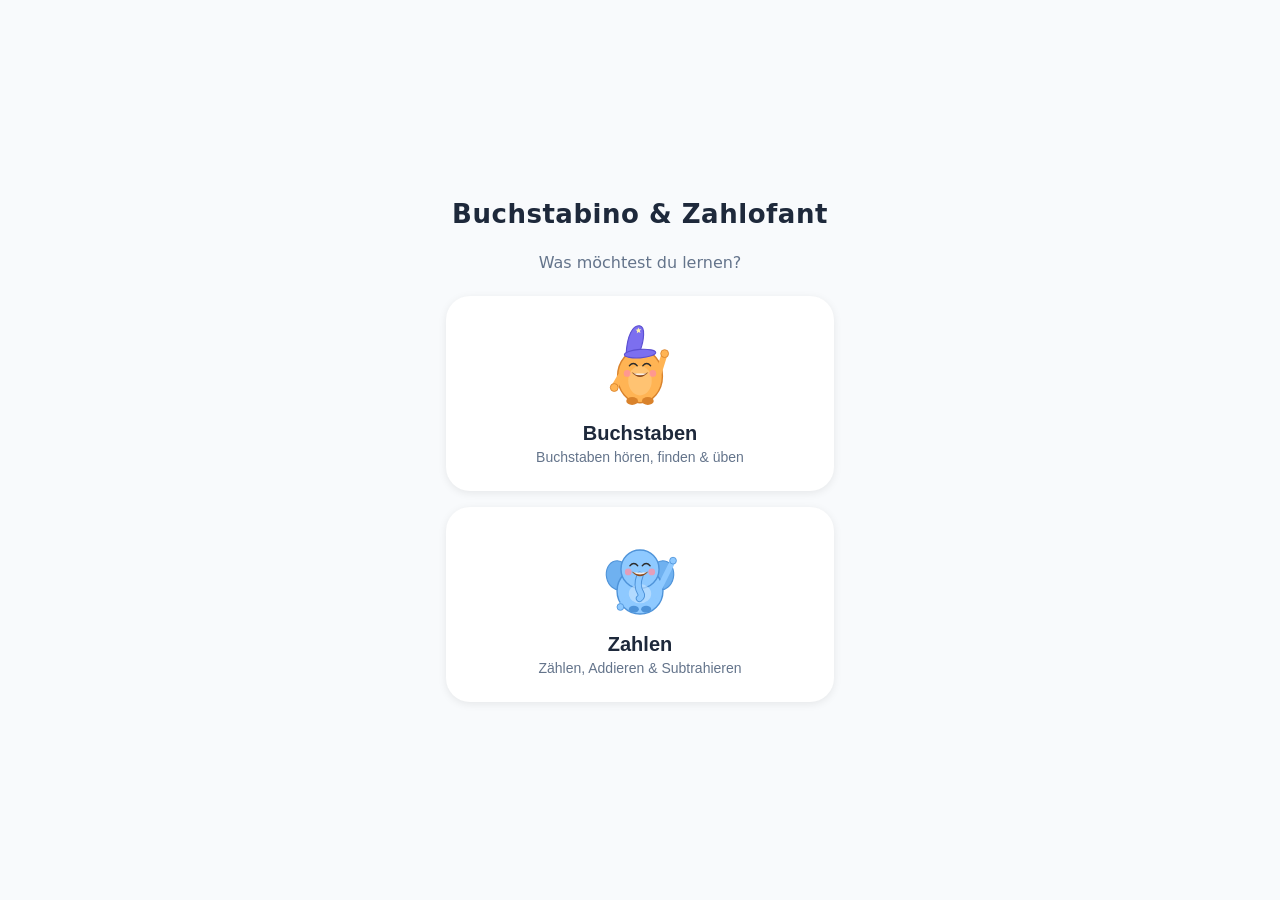
==== index.html @ a5cb2286 "Fix Zurück-Button im Zeichnen-Modus (sprang zur Kategoriewahl statt Buchstaben-Moduswahl) Der Button" ====
<!DOCTYPE html>
<html lang="de">
<head>
  <meta charset="UTF-8">
  <meta name="viewport" content="width=device-width, initial-scale=1.0, maximum-scale=1.0, user-scalable=no">
  <meta name="theme-color" content="#4ade80">
  <meta name="description" content="Buchstabino & Zahlofant – Kindgerechtes Mathe-Lernspiel">
  <title>🧮 Buchstabino & Zahlofant</title>
  <link rel="manifest" href="manifest.json">
  <link rel="apple-touch-icon" href="assets/icons/icon-192.png">
  <link rel="stylesheet" href="style.css">
</head>
<body>
  <!-- Confetti Canvas -->
  <canvas id="confetti-canvas" aria-hidden="true"></canvas>

  <main class="app-shell" role="main" aria-label="Buchstabino & Zahlofant">

    <!-- Kategoriewahl-Screen (erste Ebene): Buchstaben oder Zahlen -->
    <section class="screen mode-select category-select" id="screen-category-select">
      <div class="mode-select__header">
        <h1 class="mode-select__title">Buchstabino &amp; Zahlofant</h1>
      </div>
      <p class="mode-select__subtitle">Was möchtest du lernen?</p>

      <div class="mode-cards">
        <button class="mode-card category-card" type="button" data-category="letters">
          <img class="mascot-img" id="mascot-category-letters" data-pose="idle" src="assets/mascots/buchstabino_zahlofant_assets/svg/buchstabino_idle.svg" alt="Buchstabino" width="96" height="96">
          <span class="mode-card__title">Buchstaben</span>
          <span class="mode-card__desc">Buchstaben hören, finden &amp; üben</span>
        </button>
        <button class="mode-card category-card" type="button" data-category="numbers">
          <img class="mascot-img" id="mascot-category-numbers" data-pose="idle" src="assets/mascots/buchstabino_zahlofant_assets/svg/zahlofant_idle.svg" alt="Zahlofant" width="96" height="96">
          <span class="mode-card__title">Zahlen</span>
          <span class="mode-card__desc">Zählen, Addieren &amp; Subtrahieren</span>
        </button>
      </div>
    </section>

    <!-- Moduswahl-Screen (zweite Ebene, Kategorie "Zahlen") -->
    <section class="screen mode-select" id="screen-mode-select" hidden>
      <button class="btn-back btn-back-category" type="button">◀ Zurück</button>
      <div class="mode-select__header">
        <img class="mascot-img mascot-img--lg" id="mascot-mode-select" data-pose="idle" src="assets/mascots/buchstabino_zahlofant_assets/svg/zahlofant_idle.svg" alt="Zahlofant" width="128" height="128">
        <h1 class="mode-select__title">Zahlen</h1>
      </div>
      <p class="mode-select__subtitle">Wähle ein Spiel:</p>

      <div class="mode-cards">
        <button class="mode-card" type="button" data-mode="count">
          <span class="mode-card__icon" aria-hidden="true">🔢</span>
          <span class="mode-card__title">Zählen</span>
          <span class="mode-card__desc">Zähle die Objekte</span>
        </button>
        <button class="mode-card" type="button" data-mode="arithmetic">
          <span class="mode-card__icon" aria-hidden="true">➕➖</span>
          <span class="mode-card__title">Addieren/Subtrahieren</span>
          <span class="mode-card__desc">Wie viele sind es?</span>
        </button>
      </div>
    </section>

    <!-- Moduswahl-Screen (zweite Ebene, Kategorie "Buchstaben") -->
    <section class="screen mode-select" id="screen-letters-mode-select" hidden>
      <button class="btn-back btn-back-category" type="button">◀ Zurück</button>
      <div class="mode-select__header">
        <img class="mascot-img mascot-img--lg" id="mascot-letters-mode-select" data-pose="idle" src="assets/mascots/buchstabino_zahlofant_assets/svg/buchstabino_idle.svg" alt="Buchstabino" width="128" height="128">
        <h1 class="mode-select__title">Buchstaben</h1>
      </div>
      <p class="mode-select__subtitle">Wähle ein Spiel:</p>

      <div class="mode-cards">
        <button class="mode-card" type="button" data-mode="lettersHear">
          <span class="mode-card__icon" aria-hidden="true">👂</span>
          <span class="mode-card__title">Hören</span>
          <span class="mode-card__desc">Welcher Buchstabe wurde genannt?</span>
        </button>
        <button class="mode-card" type="button" data-mode="lettersFind">
          <span class="mode-card__icon" aria-hidden="true">🔍</span>
          <span class="mode-card__title">Finden</span>
          <span class="mode-card__desc">Tippe den gesuchten Buchstaben an</span>
        </button>
        <button class="mode-card" type="button" data-mode="lettersDraw">
          <span class="mode-card__icon" aria-hidden="true">✏️</span>
          <span class="mode-card__title">Zeichnen</span>
          <span class="mode-card__desc">Buchstaben nachfahren &amp; üben</span>
        </button>
      </div>
    </section>

    <!-- Spiel-Screen -->
    <section class="screen game-container" id="screen-game" hidden>
      <!-- Header mit Fortschritt -->
      <header class="game-header">
        <img class="mascot-img mascot-img--sm" id="mascot-game" data-pose="idle" src="assets/mascots/buchstabino_zahlofant_assets/svg/zahlofant_idle.svg" alt="Zahlofant" width="56" height="56">
        <div class="progress-ring" role="img" aria-label="Fortschritt">
          <svg class="progress-svg" viewBox="0 0 60 60">
            <circle class="progress-bg" cx="30" cy="30" r="26"></circle>
            <circle class="progress-bar" cx="30" cy="30" r="26" stroke-dasharray="163.36" stroke-dashoffset="163.36"></circle>
          </svg>
          <span class="level-badge" aria-live="polite">Level 1</span>
        </div>
        <div class="streak-display" aria-live="polite" aria-atomic="true">
          <span class="streak-icon">🔥</span>
          <span class="streak-count">0</span>
        </div>
      </header>

      <!-- Aufgaben-Bereich -->
      <section class="task-area" aria-live="polite" aria-atomic="true">
        <!-- Motiv-Bühne (Objekte zum Zählen/Vergleichen) -->
        <div class="motif-container" role="img" aria-label="Aufgabe">
          <div class="motif-stage" id="motif-stage"></div>
          <p class="task-question" id="task-question">Lade Aufgabe…</p>
        </div>

        <!-- Antwort-Optionen -->
        <div class="options-container" role="group" aria-label="Antwortmöglichkeiten">
          <button class="option-btn" data-value="" aria-pressed="false" tabindex="0"></button>
          <button class="option-btn" data-value="" aria-pressed="false" tabindex="0"></button>
          <button class="option-btn" data-value="" aria-pressed="false" tabindex="0"></button>
        </div>
      </section>

      <!-- Feedback-Bereich -->
      <div class="feedback-area" aria-live="assertive" aria-atomic="true" hidden>
        <div class="feedback-message" id="feedback-message"></div>
      </div>

      <!-- Steuerung -->
      <footer class="game-footer">
        <button class="btn-menu" id="btn-menu" aria-label="Zurück zur Moduswahl">
          <span aria-hidden="true">🏠</span> Menü
        </button>
        <button class="btn-repeat" id="btn-repeat" aria-label="Aufgabe wiederholen">
          <span aria-hidden="true">🔁</span> Wiederholen
        </button>
        <button class="btn-pause" id="btn-pause" aria-label="Pause">
          <span aria-hidden="true">⏸️</span> Pause
        </button>
      </footer>
    </section>

    <!-- Zeichnen-Screen (Buchstaben nachfahren) -->
    <section class="screen draw-container" id="screen-letter-draw" hidden>
      <header class="draw-header">
        <button class="btn-back" id="btn-draw-menu" type="button" aria-label="Zurück zur Moduswahl">◀ Zurück</button>
        <img class="mascot-img mascot-img--sm" id="mascot-draw" data-pose="idle" src="assets/mascots/buchstabino_zahlofant_assets/svg/buchstabino_idle.svg" alt="Buchstabino" width="56" height="56">
      </header>

      <p class="draw-question" id="draw-question" aria-live="polite">Fahre den Buchstaben nach</p>

      <div class="draw-stage">
        <canvas class="draw-guide-canvas" id="draw-guide-canvas" aria-hidden="true"></canvas>
        <canvas class="draw-ink-canvas" id="draw-ink-canvas" role="img" aria-label="Zeichenfläche"></canvas>
      </div>

      <div class="draw-stars" id="draw-stars" aria-live="polite" hidden></div>

      <footer class="draw-footer">
        <button class="btn-secondary" id="btn-draw-clear" type="button">🧹 Löschen</button>
        <button class="btn-repeat" id="btn-draw-repeat" type="button" aria-label="Buchstabe wiederholen">
          <span aria-hidden="true">🔁</span> Hören
        </button>
        <button class="btn-primary" id="btn-draw-next" type="button">Weiter ▶</button>
      </footer>
    </section>
  </main>

  <!-- Pause-Modal -->
  <dialog class="pause-modal" id="pause-modal" aria-labelledby="pause-title">
    <div class="modal-content">
      <h2 id="pause-title">⏸️ Pause</h2>
      <p class="pause-stats" id="pause-stats"></p>
      <div class="modal-actions">
        <button class="btn-primary" id="btn-resume">Weiterspielen</button>
        <button class="btn-secondary" id="btn-restart">Neu starten</button>
      </div>
    </div>
  </dialog>

  <!-- Install-Hinweis (PWA) -->
  <div class="install-banner" id="install-banner" hidden role="status" aria-live="polite">
    <p>📱 <strong>Als App installieren</strong> – für Offline-Spiel & Vollbild!</p>
    <div class="install-actions">
      <button class="btn-primary" id="btn-install">Installieren</button>
      <button class="btn-ghost" id="btn-dismiss">Später</button>
    </div>
  </div>

  <script type="module" src="app.js"></script>
  <script>
    // Service Worker registrieren
    if ('serviceWorker' in navigator) {
      navigator.serviceWorker.register('sw.js').catch(() => {});
    }

    // Install-Prompt handling
    let deferredPrompt;
    window.addEventListener('beforeinstallprompt', (e) => {
      e.preventDefault();
      deferredPrompt = e;
      document.getElementById('install-banner').hidden = false;
    });
    document.getElementById('btn-install')?.addEventListener('click', async () => {
      if (deferredPrompt) {
        deferredPrompt.prompt();
        const { outcome } = await deferredPrompt.userChoice;
        if (outcome === 'accepted') deferredPrompt = null;
        document.getElementById('install-banner').hidden = true;
      }
    });
    document.getElementById('btn-dismiss')?.addEventListener('click', () => {
      document.getElementById('install-banner').hidden = true;
    });
  </script>
</body>
</html>
---- style.css ----
/* ============================
   🧮 Buchstabino & Zahlofant – Style
   Kindgerechtes Design mit großen Buttons, hoher Kontrastfähigkeit, Animationen
   ============================ */

:root {
  --color-primary: #4ade80;
  --color-primary-dark: #22c55e;
  --color-background: #f8fafc;
  --color-surface: #ffffff;
  --color-text: #1e293b;
  --color-text-secondary: #64748b;
  --color-wrong: #f87171;
  --color-correct: #4ade80;
  --color-option-bg: #f1f5f9;
  --color-option-hover: #e2e8f0;
  --color-progress-bg: #e2e8f0;
  --color-progress-fg: #4ade80;
  --shadow-soft: 0 2px 8px rgba(0,0,0,0.08);
  --shadow-medium: 0 4px 12px rgba(0,0,0,0.12);
  --radius-sm: 12px;
  --radius-lg: 24px;
  --transition-fast: 0.15s ease;
  --transition-medium: 0.25s ease;
  --space-xs: 4px;
  --space-sm: 8px;
  --space-md: 16px;
  --space-lg: 24px;
  --space-xl: 32px;
  --gap-sm: 8px;
  --gap-md: 16px;
  --gap-lg: 24px;
}

/* Dark mode overrides */
@media (prefers-color-scheme: dark) {
  :root {
    --color-background: #0f172a;
    --color-surface: #1e2431;
    --color-text: #f8fafc;
    --color-text-secondary: #94a3b8;
    --color-option-bg: #334155;
    --color-option-hover: #475569;
    --color-progress-bg: #334155;
    --color-progress-fg: #4ade80;
    --color-primary: #4ade80;
    --color-primary-dark: #22c55e;
  }
}

* {
  box-sizing: border-box;
  margin: 0;
  padding: 0;
}

html, #root {
  height: 100%;
}

body {
  font-family: system-ui, -apple-system, BlinkMacSystemFont, "Segoe UI", Roboto, sans-serif;
  background: var(--color-background);
  color: var(--color-text);
  -webkit-tap-highlight-color: transparent;
  touch-action: manipulation;
  overflow-x: hidden;
}

/* ============================
   Confetti Canvas
   ============================ */
#confetti-canvas {
  position: fixed;
  top: 0;
  left: 0;
  pointer-events: none;
  z-index: 100;
}

/* ============================
   Screens
   ============================ */
.app-shell {
  width: 100%;
}

.screen[hidden] {
  display: none;
}

/* ============================
   Moduswahl-Screen
   ============================ */
.mode-select {
  max-width: 420px;
  margin: 0 auto;
  min-height: 100vh;
  display: flex;
  flex-direction: column;
  align-items: center;
  justify-content: center;
  gap: var(--space-lg);
  padding: var(--space-xl) var(--space-md);
  text-align: center;
  animation: fadeInUp 0.4s var(--transition-fast) both;
}

.mode-select__header {
  display: flex;
  flex-direction: column;
  align-items: center;
  gap: var(--space-xs);
}

.mode-select__title {
  font-size: 1.625rem;
  font-weight: 800;
  letter-spacing: 0.02em;
  text-align: center;
}

.mode-select__subtitle {
  color: var(--color-text-secondary);
  font-size: 1rem;
}

.mode-cards {
  display: flex;
  flex-direction: column;
  gap: var(--space-md);
  width: 100%;
}

.mode-card {
  display: flex;
  flex-direction: column;
  align-items: center;
  gap: var(--space-xs);
  background: var(--color-surface);
  border: 2px solid transparent;
  border-radius: var(--radius-lg);
  padding: var(--space-lg);
  box-shadow: var(--shadow-soft);
  cursor: pointer;
  transition: all var(--transition-fast);
  color: var(--color-text);
}

@media (hover: hover) and (pointer: fine) {
  .mode-card:hover {
    border-color: var(--color-primary);
    transform: translateY(-2px);
    box-shadow: var(--shadow-medium);
  }
}

.mode-card:active {
  transform: scale(0.98);
}

.mode-card:focus-visible {
  outline: 2px solid var(--color-primary);
  outline-offset: 2px;
}

.mode-card__icon {
  font-size: 2.75rem;
}

.mode-card__title {
  font-size: 1.25rem;
  font-weight: 700;
}

.mode-card__desc {
  font-size: 0.875rem;
  color: var(--color-text-secondary);
}

/* ============================
   Game Container
   ============================ */
.game-container {
  max-width: 420px;
  margin: 0 auto;
  padding: var(--space-xl) var(--space-md) var(--space-lg);
  width: 100%;
}

/* ============================
   Header
   ============================ */
.game-header {
  display: flex;
  align-items: center;
  justify-content: space-between;
  gap: var(--space-sm);
  text-align: center;
  margin-bottom: var(--space-xl);
  animation: fadeInDown 0.4s var(--transition-fast) both;
}

.progress-ring {
  position: relative;
  display: inline-flex;
  flex-direction: column;
  align-items: center;
  gap: var(--space-xs);
}

.progress-svg {
  width: 56px;
  height: 56px;
}

.progress-bg {
  fill: none;
  stroke: var(--color-progress-bg);
  stroke-width: 4;
}

.progress-bar {
  fill: none;
  stroke: var(--color-progress-fg);
  stroke-width: 4;
  stroke-linecap: round;
  transform: rotate(-90deg);
  transform-origin: 30 30;
}

.level-badge {
  font-size: 0.875rem;
  font-weight: 600;
  color: var(--color-text-secondary);
}

/* Streak-Anzeige */
.streak-display {
  display: flex;
  align-items: center;
  justify-content: center;
  gap: var(--space-xs);
  font-size: 0.875rem;
  color: var(--color-text-secondary);
}

.streak-icon {
  color: #f6e05e;
}

.streak-count {
  color: var(--color-text);
}

/* ============================
   Task Area
   ============================ */
.task-area {
  position: relative;
  margin: var(--space-xl) 0;
  animation: fadeInUp 0.4s var(--transition-fast) both;
}

/* Motiv-Container */
.motif-container {
  position: relative;
  display: flex;
  flex-direction: column;
  align-items: center;
  gap: var(--space-md);
  margin: 0 auto;
}

/* Motiv-Bühne: Basis */
.motif-stage {
  width: 100%;
  max-width: 380px;
}

/* Zählen: Objekte frei über die Bühne verteilt */
.motif-stage--scatter {
  position: relative;
  height: clamp(220px, 40vh, 320px);
}

.motif-stage--scatter .motif-item,
.motif-stage--scatter .letter-tile {
  position: absolute;
  transform: translate(-50%, -50%);
}

/* Hören: großes Emoji als visueller Hinweis */
.hear-hint {
  display: flex;
  align-items: center;
  justify-content: center;
  width: 100%;
}

.hear-hint__emoji {
  font-size: 5.5rem;
  line-height: 1;
}

/* Finden: antippbare Buchstaben-Kacheln */
.letter-tile {
  min-width: 60px;
  min-height: 60px;
  padding: var(--space-xs);
  border: none;
  border-radius: var(--radius-sm);
  background: var(--color-option-bg);
  color: var(--color-text);
  font-size: 1.75rem;
  font-weight: 700;
  font-family: inherit;
  cursor: pointer;
  box-shadow: var(--shadow-soft);
  transition: all var(--transition-fast);
}

@media (hover: hover) and (pointer: fine) {
  .letter-tile:hover {
    background: var(--color-option-hover);
    transform: translate(-50%, -50%) translateY(-2px);
    box-shadow: var(--shadow-medium);
  }
}

.letter-tile:focus-visible {
  outline: 2px solid var(--color-primary);
  outline-offset: 2px;
}

.letter-tile:disabled {
  cursor: default;
}

.letter-tile.correct {
  background: rgba(74, 222, 128, 0.2);
  color: var(--color-correct);
  animation: correctPulseTile 0.6s ease;
}

.letter-tile.wrong {
  background: rgba(248, 113, 113, 0.2);
  color: var(--color-wrong);
  animation: shakeTile 0.4s ease;
}

/* Wie correctPulse/shake, aber unter Beibehaltung des translate(-50%, -50%)
   Positionierungs-Transforms der Kacheln - sonst springt die Kachel während
   der Animation kurz an die obere linke Ecke der Bühne. */
@keyframes correctPulseTile {
  0%, 100% { transform: translate(-50%, -50%) scale(1); }
  50% { transform: translate(-50%, -50%) scale(1.15); }
}

@keyframes shakeTile {
  0%, 100% { transform: translate(-50%, -50%) translateX(0); }
  20% { transform: translate(-50%, -50%) translateX(-8px); }
  40% { transform: translate(-50%, -50%) translateX(8px); }
  60% { transform: translate(-50%, -50%) translateX(-8px); }
  80% { transform: translate(-50%, -50%) translateX(8px); }
}

/* Addieren/Subtrahieren: zwei Gruppen nebeneinander */
.motif-stage--groups {
  display: flex;
  align-items: center;
  justify-content: center;
  gap: var(--space-md);
  flex-wrap: nowrap;
}

.motif-stage--groups .motif-group {
  display: flex;
  flex-wrap: wrap;
  align-items: center;
  justify-content: center;
  gap: var(--gap-sm);
  flex: 1;
}

.operator-symbol {
  font-size: 2rem;
  font-weight: 700;
  color: var(--color-primary-dark);
  flex-shrink: 0;
}

.motif-item {
  display: flex;
  flex-direction: column;
  align-items: center;
  gap: var(--space-xs);
  user-select: none;
}

.motif-svg {
  width: 56px;
  height: 56px;
  line-height: 1;
  font-size: 2.5rem;
}

.motif-label {
  font-size: 0.7rem;
  color: var(--color-text-secondary);
  text-align: center;
  width: 64px;
}

/* Task Question */
.task-question {
  font-size: 1.25rem;
  font-weight: 600;
  text-align: center;
  margin-top: var(--space-sm);
  min-height: 1.8rem;
}

/* Options Container */
.options-container[hidden] {
  display: none;
}

.options-container {
  display: grid;
  gap: var(--space-sm);
  grid-template-columns: repeat(3, 1fr);
  max-width: 360px;
  width: 100%;
  margin: 0 auto;
}

/* Option Buttons */
.option-btn {
  background: var(--color-option-bg);
  border: none;
  border-radius: var(--radius-sm);
  padding: var(--space-sm) var(--space-md);
  font-size: 1.25rem;
  font-weight: 600;
  color: var(--color-text);
  cursor: pointer;
  transition: all var(--transition-fast);
  min-width: 72px;
  height: 72px;
  display: flex;
  align-items: center;
  justify-content: center;
  position: relative;
  overflow: hidden;
  box-shadow: var(--shadow-soft);
}

@media (hover: hover) and (pointer: fine) {
  .option-btn:hover {
    background: var(--color-option-hover);
    transform: translateY(-2px);
    box-shadow: var(--shadow-medium);
  }
}

.option-btn:focus-visible {
  outline: 2px solid var(--color-primary);
  outline-offset: 2px;
}

.option-btn--letter {
  font-size: 2rem;
}

.option-btn.correct {
  background: rgba(74, 222, 128, 0.2);
  border-color: var(--color-correct);
  color: var(--color-correct);
  animation: correctPulse 0.6s ease;
}

.option-btn.wrong {
  background: rgba(248, 113, 113, 0.2);
  border-color: var(--color-wrong);
  color: var(--color-wrong);
  animation: shake 0.4s ease;
}

/* Feedback Animation */
@keyframes correctPulse {
  0%, 100% { transform: scale(1); }
  50% { transform: scale(1.1); }
}

@keyframes shake {
  0%, 100% { transform: translateX(0); }
  20% { transform: translateX(-8px); }
  40% { transform: translateX(8px); }
  60% { transform: translateX(-8px); }
  80% { transform: translateX(8px); }
}

/* ============================
   Zeichnen-Screen (Buchstaben nachfahren)
   ============================ */
.draw-container {
  max-width: 420px;
  margin: 0 auto;
  padding: var(--space-xl) var(--space-md) var(--space-lg);
  width: 100%;
  display: flex;
  flex-direction: column;
  gap: var(--space-md);
  animation: fadeInUp 0.4s var(--transition-fast) both;
}

.draw-header {
  display: flex;
  align-items: center;
  justify-content: space-between;
}

.draw-question {
  font-size: 1.125rem;
  font-weight: 600;
  text-align: center;
}

.draw-stage {
  position: relative;
  width: 100%;
  aspect-ratio: 1 / 1;
  max-width: 360px;
  margin: 0 auto;
  background: var(--color-surface);
  border-radius: var(--radius-lg);
  box-shadow: var(--shadow-soft);
  overflow: hidden;
}

.draw-guide-canvas,
.draw-ink-canvas {
  position: absolute;
  inset: 0;
  width: 100%;
  height: 100%;
}

.draw-guide-canvas {
  pointer-events: none;
}

.draw-ink-canvas {
  touch-action: none;
}

.draw-stars {
  text-align: center;
  font-size: 2rem;
  letter-spacing: 0.25em;
}

.draw-footer {
  display: flex;
  justify-content: space-between;
  align-items: center;
  gap: var(--space-sm);
  flex-wrap: wrap;
}

.draw-footer .btn-primary,
.draw-footer .btn-secondary {
  flex: 1;
  min-width: 100px;
}

/* ============================
   Feedback Area
   ============================ */
.feedback-area {
  position: fixed;
  top: 50%;
  left: 50%;
  transform: translate(-50%, -50%);
  text-align: center;
  z-index: 50;
  pointer-events: none;
}

.feedback-message {
  background: var(--color-surface);
  border: 3px solid;
  border-radius: var(--radius-lg);
  padding: var(--space-xl) var(--space-lg);
  max-width: 90vw;
  animation: scaleIn 0.4s var(--transition-fast) both;
}

.feedback-message--correct {
  border-color: var(--color-correct);
}

.feedback-message--wrong {
  border-color: var(--color-wrong);
}

.feedback-message--correct .feedback-icon {
  color: var(--color-correct);
}

.feedback-message--wrong .feedback-icon {
  color: var(--color-wrong);
}

.feedback-icon {
  font-size: 3rem;
  margin-bottom: var(--space-sm);
  display: block;
}

.feedback-text {
  font-size: 1.125rem;
  color: var(--color-text);
}

/* ============================
   Footer / Controls
   ============================ */
.game-footer {
  display: flex;
  justify-content: space-between;
  align-items: center;
  margin-top: var(--space-xl);
  gap: var(--space-md);
  animation: fadeInUp 0.4s var(--transition-fast) both;
  flex-wrap: wrap;
}

.btn-back {
  background: var(--color-surface);
  border: 2px solid var(--color-primary);
  border-radius: var(--radius-sm);
  padding: var(--space-sm) var(--space-md);
  font-size: 0.875rem;
  font-weight: 600;
  color: var(--color-primary);
  cursor: pointer;
  transition: all var(--transition-fast);
  align-self: flex-start;
}

@media (hover: hover) and (pointer: fine) {
  .btn-back:hover {
    background: var(--color-primary);
    color: var(--color-background);
  }
}

.btn-back:focus-visible {
  outline: 2px solid var(--color-primary-dark);
  outline-offset: 2px;
}

.btn-back:active {
  transform: scale(0.96);
}

/* ============================
   Maskottchen (Buchstabino & Zahlofant)
   ============================ */
.mascot-img {
  display: block;
  width: 96px;
  height: 96px;
  object-fit: contain;
}

.mascot-img--lg {
  width: 128px;
  height: 128px;
}

.mascot-img--sm {
  width: 56px;
  height: 56px;
  flex-shrink: 0;
}

/* Jede Pose hat ihre eigene Loop-Animation. Neue Posen (z.B. "retry")
   funktionieren automatisch mit sanftem Bob, solange keine eigene Regel
   ergänzt wird - hier bewusst optional gehalten, nicht Pflicht. */
.mascot-img[data-pose="idle"] {
  animation: mascotBob 3.2s ease-in-out infinite;
}

.mascot-img[data-pose="waving"] {
  animation: mascotWave 0.6s ease-in-out 2;
}

.mascot-img[data-pose="thinking"] {
  animation: mascotTilt 2.4s ease-in-out infinite;
}

.mascot-img[data-pose="celebrating"] {
  animation: mascotCelebrate 0.5s ease-in-out infinite;
}

@keyframes mascotBob {
  0%, 100% { transform: translateY(0); }
  50% { transform: translateY(-4px); }
}

@keyframes mascotWave {
  0%, 100% { transform: rotate(0deg); }
  25% { transform: rotate(-8deg); }
  75% { transform: rotate(8deg); }
}

@keyframes mascotTilt {
  0%, 100% { transform: rotate(-3deg); }
  50% { transform: rotate(3deg); }
}

@keyframes mascotCelebrate {
  0%, 100% { transform: translateY(0) scale(1); }
  50% { transform: translateY(-8px) scale(1.08); }
}

.btn-menu,
.btn-repeat,
.btn-pause {
  background: var(--color-surface);
  border: 2px solid var(--color-primary);
  border-radius: var(--radius-sm);
  padding: var(--space-sm) var(--space-md);
  font-size: 0.875rem;
  font-weight: 600;
  color: var(--color-primary);
  cursor: pointer;
  transition: all var(--transition-fast);
  min-width: 80px;
  height: 44px;
  display: flex;
  align-items: center;
  justify-content: center;
}

@media (hover: hover) and (pointer: fine) {
  .btn-menu:hover,
  .btn-repeat:hover,
  .btn-pause:hover {
    background: var(--color-primary);
    color: var(--color-background);
  }
}

.btn-menu:focus-visible,
.btn-repeat:focus-visible,
.btn-pause:focus-visible {
  outline: 2px solid var(--color-primary-dark);
  outline-offset: 2px;
}

.btn-menu:active,
.btn-repeat:active,
.btn-pause:active {
  transform: scale(0.96);
}

/* ============================
   Pause Modal
   ============================ */
.pause-modal {
  margin: 0;
  border: none;
  padding: var(--space-lg);
  max-width: none;
  max-height: none;
  width: 100%;
  height: 100%;
  background: transparent;
  color: inherit;
  display: none;
  align-items: center;
  justify-content: center;
}

.pause-modal[open] {
  position: fixed;
  inset: 0;
  display: flex;
}

.pause-modal::backdrop {
  background: rgba(0,0,0,0.4);
  backdrop-filter: blur(4px);
}

.pause-modal[open] .modal-content {
  animation: scaleIn 0.3s ease forwards;
}

.modal-content {
  background: var(--color-surface);
  border-radius: var(--radius-lg);
  padding: var(--space-xl);
  width: 90%;
  max-width: 360px;
  position: relative;
}

.modal-content h2 {
  text-align: center;
  margin-bottom: var(--space-lg);
  font-size: 1.5rem;
}

.pause-stats {
  text-align: center;
  margin: var(--space-md) 0;
  padding: var(--space-sm) var(--space-md);
  background: var(--color-option-bg);
  border-radius: var(--radius-sm);
  font-size: 0.875rem;
  color: var(--color-text-secondary);
}

.modal-actions {
  display: flex;
  gap: var(--space-sm);
  justify-content: center;
}

.btn-primary {
  flex: 1;
  background: var(--color-primary);
  color: var(--color-background);
  border: none;
  border-radius: var(--radius-sm);
  padding: var(--space-sm) var(--space-md);
  font-size: 0.9375rem;
  font-weight: 600;
  cursor: pointer;
  transition: var(--transition-fast);
}

@media (hover: hover) and (pointer: fine) {
  .btn-primary:hover {
    background: var(--color-primary-dark);
  }
}

.btn-secondary {
  flex: 1;
  background: var(--color-surface);
  color: var(--color-text);
  border: 2px solid var(--color-border-subtle, #e2e8f0);
  border-radius: var(--radius-sm);
  padding: var(--space-sm) var(--space-md);
  font-size: 0.9375rem;
  font-weight: 600;
  cursor: pointer;
  transition: var(--transition-fast);
}

@media (hover: hover) and (pointer: fine) {
  .btn-secondary:hover {
    border-color: var(--color-primary);
    color: var(--color-primary);
  }
}

/* ============================
   Install Banner (PWA)
   ============================ */
.install-banner {
  background: var(--color-surface);
  border-radius: var(--radius-sm);
  padding: var(--space-sm) var(--space-md);
  margin: var(--space-md) 0;
  animation: fadeIn 0.3s var(--transition-fast) forwards;
}

.install-actions {
  display: flex;
  justify-content: space-between;
  align-items: center;
  font-size: 0.875rem;
  color: var(--color-text-secondary);
}

.install-actions .btn-primary {
  width: auto;
}

/* ============================
   Animations
   ============================ */
@keyframes fadeInDown {
  from { opacity: 0; transform: translateY(-16px); }
  to { opacity: 1; transform: translateY(0); }
}

@keyframes fadeInUp {
  from { opacity: 0; transform: translateY(16px); }
  to { opacity: 1; transform: translateY(0); }
}

@keyframes fadeIn {
  from { opacity: 0; }
  to { opacity: 1; }
}

@keyframes scaleIn {
  from { opacity: 0; transform: scale(0.9); }
  to { opacity: 1; transform: scale(1); }
}

/* Reduced motion */
@media (prefers-reduced-motion: reduce) {
  *, *::before, *::after {
    animation-duration: 0s !important;
    animation-iteration-count: 1 !important;
    transition-duration: 0s !important;
  }
}
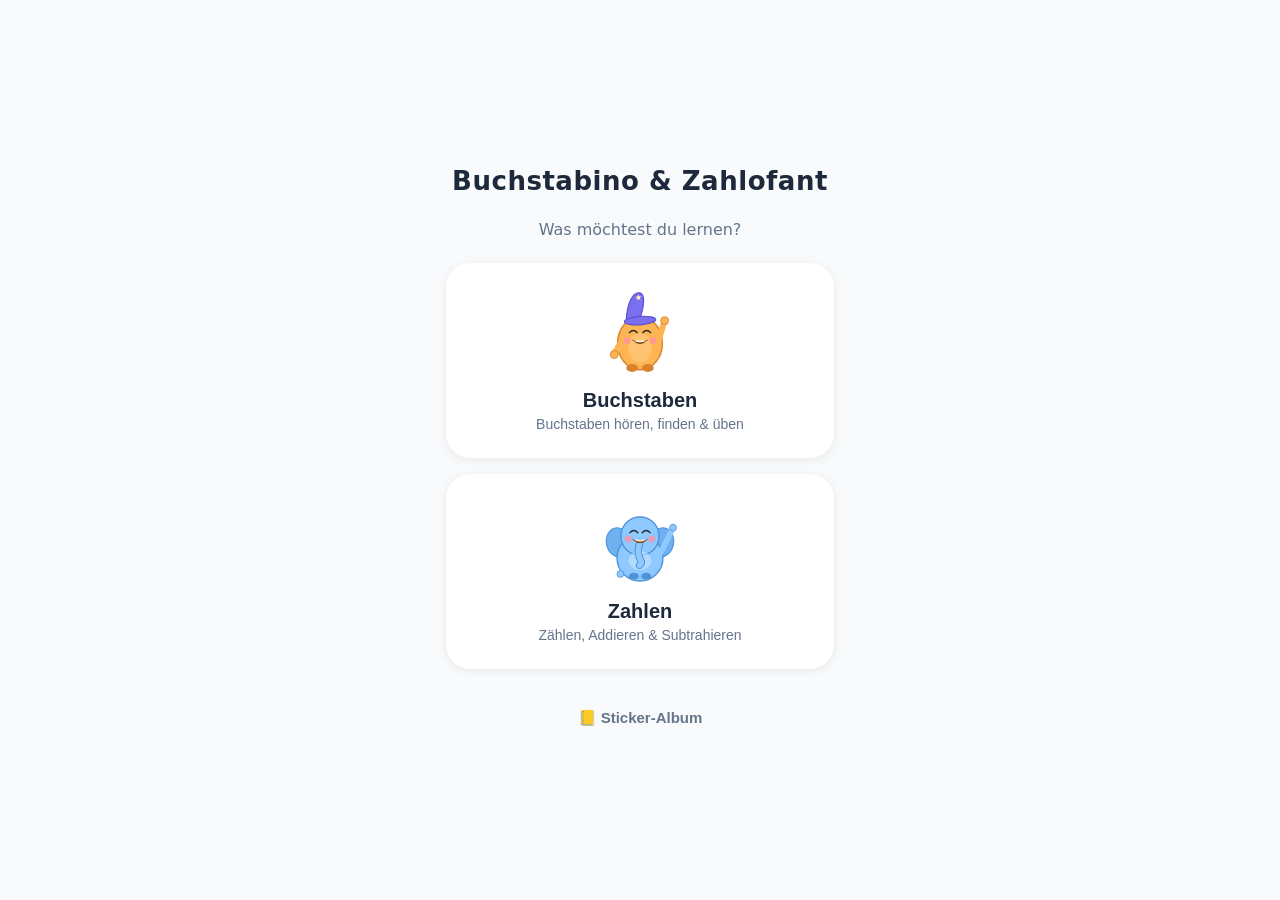
==== commit 1649623a: "Belohnungssystem: Sticker-Album, Meilenstein- und Meisterschafts-Sticker Neues, eigenständiges Modul" ====
--- a/index.html
+++ b/index.html
@@ -14,6 +14,11 @@
   <!-- Confetti Canvas -->
   <canvas id="confetti-canvas" aria-hidden="true"></canvas>
 
+  <!-- Hilfe-Funktion: fliegt vom Kopfzeilen-Maskottchen zur richtigen
+       Antwort (siehe Mascot.flyTo()); geteilt zwischen screen-game und
+       screen-letter-draw, da immer nur eines der beiden aktiv ist. -->
+  <img class="mascot-img mascot-flyer" id="mascot-flyer" data-pose="pointing" aria-hidden="true" hidden>
+
   <main class="app-shell" role="main" aria-label="Buchstabino & Zahlofant">
 
     <!-- Kategoriewahl-Screen (erste Ebene): Buchstaben oder Zahlen -->
@@ -34,6 +39,31 @@
           <span class="mode-card__title">Zahlen</span>
           <span class="mode-card__desc">Zählen, Addieren &amp; Subtrahieren</span>
         </button>
+      </div>
+
+      <button class="btn-sticker-album" id="btn-sticker-album" type="button">
+        <span aria-hidden="true">📒</span> Sticker-Album
+      </button>
+    </section>
+
+    <!-- Sticker-Album: zeigt gesammelte Belohnungen (siehe js/rewardSystem.js).
+         Rein informativ/motivierend für das Kind, kein Vergleich zu anderen -
+         Fortschritt ist immer nur gegen die eigene Sammlung gemessen. -->
+    <section class="screen sticker-album-screen" id="screen-sticker-album" hidden>
+      <button class="btn-back btn-back-category" type="button">◀ Zurück</button>
+      <div class="mode-select__header">
+        <h1 class="mode-select__title">📒 Mein Sticker-Album</h1>
+      </div>
+
+      <div class="sticker-album">
+        <h2 class="sticker-album__group-title">Buchstaben</h2>
+        <div class="sticker-grid" id="album-letters-grid"></div>
+
+        <h2 class="sticker-album__group-title">Zahlen</h2>
+        <div class="sticker-grid" id="album-numbers-grid"></div>
+
+        <h2 class="sticker-album__group-title">Meilensteine</h2>
+        <div class="sticker-grid sticker-grid--milestones" id="album-milestones-grid"></div>
       </div>
     </section>
 
@@ -135,6 +165,9 @@
         <button class="btn-repeat" id="btn-repeat" aria-label="Aufgabe wiederholen">
           <span aria-hidden="true">🔁</span> Wiederholen
         </button>
+        <button class="btn-help" id="btn-help" aria-label="Hilfe: richtige Antwort zeigen">
+          <span aria-hidden="true">💡</span> Hilfe
+        </button>
         <button class="btn-pause" id="btn-pause" aria-label="Pause">
           <span aria-hidden="true">⏸️</span> Pause
         </button>
@@ -153,6 +186,7 @@
       <div class="draw-stage">
         <canvas class="draw-guide-canvas" id="draw-guide-canvas" aria-hidden="true"></canvas>
         <canvas class="draw-ink-canvas" id="draw-ink-canvas" role="img" aria-label="Zeichenfläche"></canvas>
+        <div class="draw-help-marker" id="draw-help-marker" aria-hidden="true" hidden></div>
       </div>
 
       <div class="draw-stars" id="draw-stars" aria-live="polite" hidden></div>
@@ -161,6 +195,9 @@
         <button class="btn-secondary" id="btn-draw-clear" type="button">🧹 Löschen</button>
         <button class="btn-repeat" id="btn-draw-repeat" type="button" aria-label="Buchstabe wiederholen">
           <span aria-hidden="true">🔁</span> Hören
+        </button>
+        <button class="btn-help" id="btn-draw-help" type="button" aria-label="Hilfe: Buchstabe vorzeichnen">
+          <span aria-hidden="true">💡</span> Hilfe
         </button>
         <button class="btn-primary" id="btn-draw-next" type="button">Weiter ▶</button>
       </footer>
--- a/style.css
+++ b/style.css
@@ -12,6 +12,7 @@
   --color-text-secondary: #64748b;
   --color-wrong: #f87171;
   --color-correct: #4ade80;
+  --color-hint: #fbbf24;
   --color-option-bg: #f1f5f9;
   --color-option-hover: #e2e8f0;
   --color-progress-bg: #e2e8f0;
@@ -349,6 +350,17 @@
   animation: shakeTile 0.4s ease;
 }
 
+/* Hilfe-Funktion: hebt die richtige Kachel/den richtigen Button hervor,
+   ohne sie automatisch auszuwählen - das Kind tippt trotzdem selbst. */
+.letter-tile--hint {
+  animation: hintPulseTile 0.9s ease-in-out infinite;
+}
+
+@keyframes hintPulseTile {
+  0%, 100% { transform: translate(-50%, -50%) scale(1); box-shadow: 0 0 0 0 rgba(251, 191, 36, 0.6); }
+  50% { transform: translate(-50%, -50%) scale(1.12); box-shadow: 0 0 0 8px rgba(251, 191, 36, 0); }
+}
+
 /* Wie correctPulse/shake, aber unter Beibehaltung des translate(-50%, -50%)
    Positionierungs-Transforms der Kacheln - sonst springt die Kachel während
    der Animation kurz an die obere linke Ecke der Bühne. */
@@ -487,6 +499,17 @@
   animation: shake 0.4s ease;
 }
 
+/* Hilfe-Funktion: siehe .letter-tile--hint - gleiches Prinzip, ohne den
+   translate(-50%, -50%)-Positionierungs-Sonderfall der Kacheln. */
+.option-btn--hint {
+  animation: hintPulse 0.9s ease-in-out infinite;
+}
+
+@keyframes hintPulse {
+  0%, 100% { transform: scale(1); box-shadow: 0 0 0 0 rgba(251, 191, 36, 0.6); }
+  50% { transform: scale(1.08); box-shadow: 0 0 0 8px rgba(251, 191, 36, 0); }
+}
+
 /* Feedback Animation */
 @keyframes correctPulse {
   0%, 100% { transform: scale(1); }
@@ -553,6 +576,23 @@
 
 .draw-ink-canvas {
   touch-action: none;
+}
+
+/* Hilfe-Funktion: kleiner Punkt, der einmal den Buchstaben-Pfad abfährt
+   (Position wird per JS in LetterDraw.showHelp() animiert). */
+.draw-help-marker {
+  position: absolute;
+  width: 22px;
+  height: 22px;
+  margin: -11px 0 0 -11px;
+  border-radius: 50%;
+  background: var(--color-hint);
+  box-shadow: 0 0 0 4px rgba(251, 191, 36, 0.35), var(--shadow-medium);
+  pointer-events: none;
+}
+
+.draw-help-marker[hidden] {
+  display: none;
 }
 
 .draw-stars {
@@ -687,6 +727,22 @@
   flex-shrink: 0;
 }
 
+/* Hilfe-Funktion: fliegende Kopie des Kopfzeilen-Maskottchens, die zur
+   richtigen Antwort schwebt und zeigt (siehe Mascot.flyTo() in mascot.js).
+   Position/Größe werden per JS gesetzt (FLIP-Technik: erst ohne Transition
+   exakt über das Original legen, dann zur Zielposition animieren). */
+.mascot-flyer {
+  position: fixed;
+  z-index: 500;
+  pointer-events: none;
+  object-fit: contain;
+  transition: left 0.7s cubic-bezier(0.4, 0, 0.2, 1), top 0.7s cubic-bezier(0.4, 0, 0.2, 1);
+}
+
+.mascot-flyer[hidden] {
+  display: none;
+}
+
 /* Jede Pose hat ihre eigene Loop-Animation. Neue Posen (z.B. "retry")
    funktionieren automatisch mit sanftem Bob, solange keine eigene Regel
    ergänzt wird - hier bewusst optional gehalten, nicht Pflicht. */
@@ -706,6 +762,10 @@
   animation: mascotCelebrate 0.5s ease-in-out infinite;
 }
 
+.mascot-img[data-pose="pointing"] {
+  animation: mascotPoint 0.8s ease-in-out infinite;
+}
+
 @keyframes mascotBob {
   0%, 100% { transform: translateY(0); }
   50% { transform: translateY(-4px); }
@@ -717,9 +777,12 @@
   75% { transform: rotate(8deg); }
 }
 
+/* Leichtes Wachsen zusätzlich zum Wippen, während das Maskottchen eine
+   Frage stellt/vorliest - macht die Kopfzeilen-Pose etwas präsenter, ohne
+   die Bühne zu verlassen (siehe "Frage stellen" in CLAUDE.md). */
 @keyframes mascotTilt {
-  0%, 100% { transform: rotate(-3deg); }
-  50% { transform: rotate(3deg); }
+  0%, 100% { transform: rotate(-3deg) scale(1); }
+  50% { transform: rotate(3deg) scale(1.08); }
 }
 
 @keyframes mascotCelebrate {
@@ -727,9 +790,15 @@
   50% { transform: translateY(-8px) scale(1.08); }
 }
 
+@keyframes mascotPoint {
+  0%, 100% { transform: translateX(0); }
+  50% { transform: translateX(4px); }
+}
+
 .btn-menu,
 .btn-repeat,
-.btn-pause {
+.btn-pause,
+.btn-help {
   background: var(--color-surface);
   border: 2px solid var(--color-primary);
   border-radius: var(--radius-sm);
@@ -749,7 +818,8 @@
 @media (hover: hover) and (pointer: fine) {
   .btn-menu:hover,
   .btn-repeat:hover,
-  .btn-pause:hover {
+  .btn-pause:hover,
+  .btn-help:hover {
     background: var(--color-primary);
     color: var(--color-background);
   }
@@ -757,14 +827,16 @@
 
 .btn-menu:focus-visible,
 .btn-repeat:focus-visible,
-.btn-pause:focus-visible {
+.btn-pause:focus-visible,
+.btn-help:focus-visible {
   outline: 2px solid var(--color-primary-dark);
   outline-offset: 2px;
 }
 
 .btn-menu:active,
 .btn-repeat:active,
-.btn-pause:active {
+.btn-pause:active,
+.btn-help:active {
   transform: scale(0.96);
 }
 
@@ -895,6 +967,199 @@
 }
 
 /* ============================
+   Sticker-Album (Belohnungssystem, siehe js/rewardSystem.js)
+   ============================ */
+.btn-sticker-album {
+  margin-top: var(--space-sm);
+  background: none;
+  border: none;
+  color: var(--color-text-secondary);
+  font-size: 0.9375rem;
+  font-weight: 600;
+  padding: var(--space-sm) var(--space-md);
+  cursor: pointer;
+  display: flex;
+  align-items: center;
+  gap: var(--space-xs);
+}
+
+@media (hover: hover) and (pointer: fine) {
+  .btn-sticker-album:hover {
+    color: var(--color-primary-dark);
+  }
+}
+
+.btn-sticker-album:focus-visible {
+  outline: 2px solid var(--color-primary);
+  outline-offset: 2px;
+}
+
+.sticker-album-screen {
+  max-width: 480px;
+  margin: 0 auto;
+  padding: var(--space-xl) var(--space-md) var(--space-lg);
+  width: 100%;
+}
+
+.sticker-album {
+  width: 100%;
+  animation: fadeInUp 0.4s var(--transition-fast) both;
+}
+
+.sticker-album__group-title {
+  font-size: 1.0625rem;
+  font-weight: 700;
+  margin: var(--space-lg) 0 var(--space-sm);
+}
+
+.sticker-grid {
+  display: grid;
+  grid-template-columns: repeat(auto-fill, minmax(64px, 1fr));
+  gap: var(--space-sm);
+}
+
+.sticker-grid--milestones {
+  grid-template-columns: repeat(auto-fill, minmax(120px, 1fr));
+}
+
+.sticker {
+  display: flex;
+  flex-direction: column;
+  align-items: center;
+  justify-content: center;
+  gap: 2px;
+  aspect-ratio: 1;
+  border-radius: var(--radius-sm);
+  background: var(--color-surface);
+  box-shadow: var(--shadow-soft);
+  padding: var(--space-xs);
+  text-align: center;
+}
+
+.sticker__emoji {
+  font-size: 1.5rem;
+  line-height: 1;
+}
+
+.sticker__title {
+  font-size: 0.6875rem;
+  font-weight: 600;
+  color: var(--color-text-secondary);
+}
+
+/* Noch nicht freigeschaltet: gedimmt statt komplett unsichtbar - das Kind
+   sieht so, dass es dort noch etwas zu entdecken gibt (motivierend statt
+   demotivierend, siehe CLAUDE.md-Prinzipien fürs Belohnungssystem). */
+.sticker--locked {
+  opacity: 0.35;
+  box-shadow: none;
+}
+
+.sticker--locked .sticker__emoji {
+  filter: grayscale(1);
+}
+
+.sticker-album__empty {
+  color: var(--color-text-secondary);
+  font-size: 0.875rem;
+  text-align: center;
+  padding: var(--space-md);
+}
+
+/* Belohnungs-Toast: erscheint zentriert über allem, wenn ein neuer Sticker
+   freigeschaltet wird (RewardSystem.trigger('sticker', ...)). Eigenständiges,
+   von jedem Minispiel aus wiederverwendbares Element - wird bei Bedarf lazy
+   per JS erzeugt (siehe RewardSystem._ensureToastEl()), analog zu
+   #mascot-flyer. */
+.sticker-toast {
+  position: fixed;
+  inset: 0;
+  z-index: 600;
+  display: flex;
+  align-items: center;
+  justify-content: center;
+  pointer-events: none;
+}
+
+.sticker-toast[hidden] {
+  display: none;
+}
+
+.sticker-toast__card {
+  display: flex;
+  flex-direction: column;
+  align-items: center;
+  gap: var(--space-xs);
+  background: var(--color-surface);
+  border-radius: var(--radius-lg);
+  box-shadow: var(--shadow-medium);
+  padding: var(--space-xl) var(--space-lg);
+  opacity: 0;
+  transform: scale(0.7) translateY(12px);
+  transition: opacity 0.35s ease, transform 0.35s cubic-bezier(0.34, 1.56, 0.64, 1);
+}
+
+.sticker-toast--visible .sticker-toast__card {
+  opacity: 1;
+  transform: scale(1) translateY(0);
+}
+
+/* Große Feier-Figur "im Vordergrund" des Toasts - eigene Größe statt der
+   96px-Standardgröße von .mascot-img, damit sie im Sticker-Toast dominiert. */
+.sticker-toast__mascot {
+  width: 110px;
+  height: 110px;
+}
+
+.sticker-toast__emoji {
+  font-size: 3.5rem;
+  line-height: 1;
+  animation: stickerPop 0.6s ease-in-out infinite;
+}
+
+.sticker-toast__label {
+  font-size: 0.875rem;
+  font-weight: 700;
+  color: var(--color-primary-dark);
+  text-transform: uppercase;
+  letter-spacing: 0.04em;
+}
+
+.sticker-toast__title {
+  font-size: 1.125rem;
+  font-weight: 700;
+}
+
+@keyframes stickerPop {
+  0%, 100% { transform: scale(1) rotate(0deg); }
+  50% { transform: scale(1.12) rotate(-4deg); }
+}
+
+/* Bunte Herzen, die beim Sticker-Unlock über den Bildschirm schweben (siehe
+   RewardSystem._burstHearts()) - unter dem Toast (z-index 600), aber über
+   dem restlichen Spielinhalt. */
+.heart-burst-layer {
+  position: fixed;
+  inset: 0;
+  z-index: 550;
+  overflow: hidden;
+  pointer-events: none;
+}
+
+.heart-particle {
+  position: absolute;
+  bottom: -10%;
+  transform: translate(-50%, 0);
+  animation: heartFloat var(--duration, 2s) ease-out var(--delay, 0s) forwards;
+}
+
+@keyframes heartFloat {
+  0% { opacity: 0; transform: translate(-50%, 0) scale(0.6); }
+  15% { opacity: 1; }
+  100% { opacity: 0; transform: translate(calc(-50% + var(--drift, 0px)), -100vh) scale(1.1); }
+}
+
+/* ============================
    Animations
    ============================ */
 @keyframes fadeInDown {
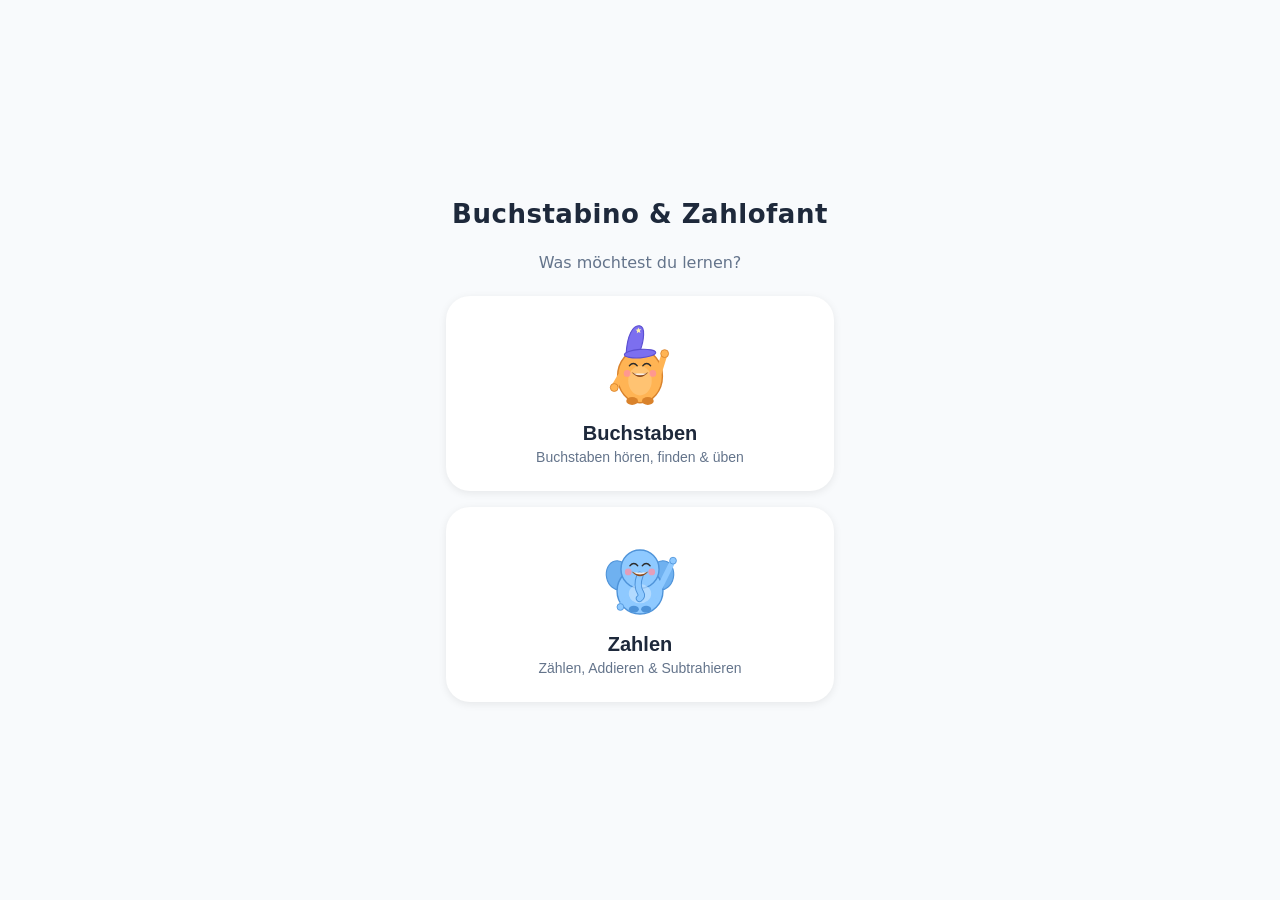
==== commit 989d92b7: "belohnungsystem aus dem spiel entfernt" ====
--- a/index.html
+++ b/index.html
@@ -39,31 +39,6 @@
           <span class="mode-card__title">Zahlen</span>
           <span class="mode-card__desc">Zählen, Addieren &amp; Subtrahieren</span>
         </button>
-      </div>
-
-      <button class="btn-sticker-album" id="btn-sticker-album" type="button">
-        <span aria-hidden="true">📒</span> Sticker-Album
-      </button>
-    </section>
-
-    <!-- Sticker-Album: zeigt gesammelte Belohnungen (siehe js/rewardSystem.js).
-         Rein informativ/motivierend für das Kind, kein Vergleich zu anderen -
-         Fortschritt ist immer nur gegen die eigene Sammlung gemessen. -->
-    <section class="screen sticker-album-screen" id="screen-sticker-album" hidden>
-      <button class="btn-back btn-back-category" type="button">◀ Zurück</button>
-      <div class="mode-select__header">
-        <h1 class="mode-select__title">📒 Mein Sticker-Album</h1>
-      </div>
-
-      <div class="sticker-album">
-        <h2 class="sticker-album__group-title">Buchstaben</h2>
-        <div class="sticker-grid" id="album-letters-grid"></div>
-
-        <h2 class="sticker-album__group-title">Zahlen</h2>
-        <div class="sticker-grid" id="album-numbers-grid"></div>
-
-        <h2 class="sticker-album__group-title">Meilensteine</h2>
-        <div class="sticker-grid sticker-grid--milestones" id="album-milestones-grid"></div>
       </div>
     </section>
 
--- a/style.css
+++ b/style.css
@@ -967,199 +967,6 @@
 }
 
 /* ============================
-   Sticker-Album (Belohnungssystem, siehe js/rewardSystem.js)
-   ============================ */
-.btn-sticker-album {
-  margin-top: var(--space-sm);
-  background: none;
-  border: none;
-  color: var(--color-text-secondary);
-  font-size: 0.9375rem;
-  font-weight: 600;
-  padding: var(--space-sm) var(--space-md);
-  cursor: pointer;
-  display: flex;
-  align-items: center;
-  gap: var(--space-xs);
-}
-
-@media (hover: hover) and (pointer: fine) {
-  .btn-sticker-album:hover {
-    color: var(--color-primary-dark);
-  }
-}
-
-.btn-sticker-album:focus-visible {
-  outline: 2px solid var(--color-primary);
-  outline-offset: 2px;
-}
-
-.sticker-album-screen {
-  max-width: 480px;
-  margin: 0 auto;
-  padding: var(--space-xl) var(--space-md) var(--space-lg);
-  width: 100%;
-}
-
-.sticker-album {
-  width: 100%;
-  animation: fadeInUp 0.4s var(--transition-fast) both;
-}
-
-.sticker-album__group-title {
-  font-size: 1.0625rem;
-  font-weight: 700;
-  margin: var(--space-lg) 0 var(--space-sm);
-}
-
-.sticker-grid {
-  display: grid;
-  grid-template-columns: repeat(auto-fill, minmax(64px, 1fr));
-  gap: var(--space-sm);
-}
-
-.sticker-grid--milestones {
-  grid-template-columns: repeat(auto-fill, minmax(120px, 1fr));
-}
-
-.sticker {
-  display: flex;
-  flex-direction: column;
-  align-items: center;
-  justify-content: center;
-  gap: 2px;
-  aspect-ratio: 1;
-  border-radius: var(--radius-sm);
-  background: var(--color-surface);
-  box-shadow: var(--shadow-soft);
-  padding: var(--space-xs);
-  text-align: center;
-}
-
-.sticker__emoji {
-  font-size: 1.5rem;
-  line-height: 1;
-}
-
-.sticker__title {
-  font-size: 0.6875rem;
-  font-weight: 600;
-  color: var(--color-text-secondary);
-}
-
-/* Noch nicht freigeschaltet: gedimmt statt komplett unsichtbar - das Kind
-   sieht so, dass es dort noch etwas zu entdecken gibt (motivierend statt
-   demotivierend, siehe CLAUDE.md-Prinzipien fürs Belohnungssystem). */
-.sticker--locked {
-  opacity: 0.35;
-  box-shadow: none;
-}
-
-.sticker--locked .sticker__emoji {
-  filter: grayscale(1);
-}
-
-.sticker-album__empty {
-  color: var(--color-text-secondary);
-  font-size: 0.875rem;
-  text-align: center;
-  padding: var(--space-md);
-}
-
-/* Belohnungs-Toast: erscheint zentriert über allem, wenn ein neuer Sticker
-   freigeschaltet wird (RewardSystem.trigger('sticker', ...)). Eigenständiges,
-   von jedem Minispiel aus wiederverwendbares Element - wird bei Bedarf lazy
-   per JS erzeugt (siehe RewardSystem._ensureToastEl()), analog zu
-   #mascot-flyer. */
-.sticker-toast {
-  position: fixed;
-  inset: 0;
-  z-index: 600;
-  display: flex;
-  align-items: center;
-  justify-content: center;
-  pointer-events: none;
-}
-
-.sticker-toast[hidden] {
-  display: none;
-}
-
-.sticker-toast__card {
-  display: flex;
-  flex-direction: column;
-  align-items: center;
-  gap: var(--space-xs);
-  background: var(--color-surface);
-  border-radius: var(--radius-lg);
-  box-shadow: var(--shadow-medium);
-  padding: var(--space-xl) var(--space-lg);
-  opacity: 0;
-  transform: scale(0.7) translateY(12px);
-  transition: opacity 0.35s ease, transform 0.35s cubic-bezier(0.34, 1.56, 0.64, 1);
-}
-
-.sticker-toast--visible .sticker-toast__card {
-  opacity: 1;
-  transform: scale(1) translateY(0);
-}
-
-/* Große Feier-Figur "im Vordergrund" des Toasts - eigene Größe statt der
-   96px-Standardgröße von .mascot-img, damit sie im Sticker-Toast dominiert. */
-.sticker-toast__mascot {
-  width: 110px;
-  height: 110px;
-}
-
-.sticker-toast__emoji {
-  font-size: 3.5rem;
-  line-height: 1;
-  animation: stickerPop 0.6s ease-in-out infinite;
-}
-
-.sticker-toast__label {
-  font-size: 0.875rem;
-  font-weight: 700;
-  color: var(--color-primary-dark);
-  text-transform: uppercase;
-  letter-spacing: 0.04em;
-}
-
-.sticker-toast__title {
-  font-size: 1.125rem;
-  font-weight: 700;
-}
-
-@keyframes stickerPop {
-  0%, 100% { transform: scale(1) rotate(0deg); }
-  50% { transform: scale(1.12) rotate(-4deg); }
-}
-
-/* Bunte Herzen, die beim Sticker-Unlock über den Bildschirm schweben (siehe
-   RewardSystem._burstHearts()) - unter dem Toast (z-index 600), aber über
-   dem restlichen Spielinhalt. */
-.heart-burst-layer {
-  position: fixed;
-  inset: 0;
-  z-index: 550;
-  overflow: hidden;
-  pointer-events: none;
-}
-
-.heart-particle {
-  position: absolute;
-  bottom: -10%;
-  transform: translate(-50%, 0);
-  animation: heartFloat var(--duration, 2s) ease-out var(--delay, 0s) forwards;
-}
-
-@keyframes heartFloat {
-  0% { opacity: 0; transform: translate(-50%, 0) scale(0.6); }
-  15% { opacity: 1; }
-  100% { opacity: 0; transform: translate(calc(-50% + var(--drift, 0px)), -100vh) scale(1.1); }
-}
-
-/* ============================
    Animations
    ============================ */
 @keyframes fadeInDown {
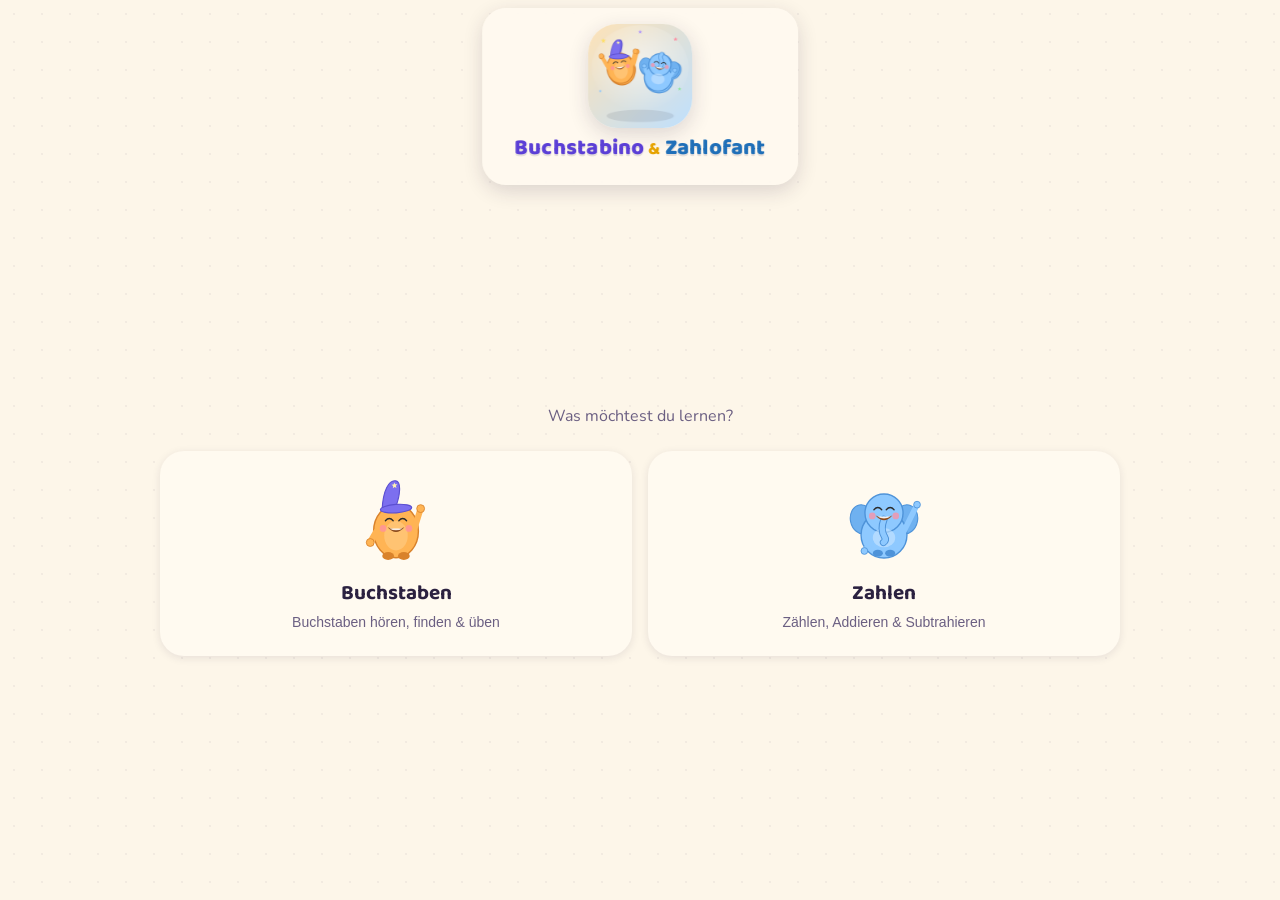
==== commit 736867ef: "UI-Redesign: Vollbild-Layout mit schwebendem UI, neuer visueller Stil Layout war zuvor auf max-width" ====
--- a/index.html
+++ b/index.html
@@ -3,11 +3,15 @@
 <head>
   <meta charset="UTF-8">
   <meta name="viewport" content="width=device-width, initial-scale=1.0, maximum-scale=1.0, user-scalable=no">
-  <meta name="theme-color" content="#4ade80">
+  <meta name="theme-color" content="#ffb703">
   <meta name="description" content="Buchstabino & Zahlofant – Kindgerechtes Mathe-Lernspiel">
   <title>🧮 Buchstabino & Zahlofant</title>
   <link rel="manifest" href="manifest.json">
+  <link rel="icon" type="image/png" href="assets/icons/gamelogo.png">
   <link rel="apple-touch-icon" href="assets/icons/icon-192.png">
+  <link rel="preconnect" href="https://fonts.googleapis.com">
+  <link rel="preconnect" href="https://fonts.gstatic.com" crossorigin>
+  <link href="https://fonts.googleapis.com/css2?family=Baloo+2:wght@500;700;800&family=Chewy&family=Nunito:wght@400;600;700;800&display=swap" rel="stylesheet">
   <link rel="stylesheet" href="style.css">
 </head>
 <body>
@@ -23,8 +27,11 @@
 
     <!-- Kategoriewahl-Screen (erste Ebene): Buchstaben oder Zahlen -->
     <section class="screen mode-select category-select" id="screen-category-select">
-      <div class="mode-select__header">
-        <h1 class="mode-select__title">Buchstabino &amp; Zahlofant</h1>
+      <div class="mode-select__header mode-select__header--hero">
+        <img class="app-logo" src="assets/icons/gamelogo.png" alt="" width="120" height="120">
+        <h1 class="mode-select__title mode-select__title--logo">
+          <span class="logo-word logo-word--buchstabino">Buchstabino</span><span class="logo-amp">&amp;</span><span class="logo-word logo-word--zahlofant">Zahlofant</span>
+        </h1>
       </div>
       <p class="mode-select__subtitle">Was möchtest du lernen?</p>
 
@@ -44,7 +51,7 @@
 
     <!-- Moduswahl-Screen (zweite Ebene, Kategorie "Zahlen") -->
     <section class="screen mode-select" id="screen-mode-select" hidden>
-      <button class="btn-back btn-back-category" type="button">◀ Zurück</button>
+      <button class="btn-back btn-back-category" type="button" aria-label="Menü: zurück zur Kategoriewahl">🏠 Menü</button>
       <div class="mode-select__header">
         <img class="mascot-img mascot-img--lg" id="mascot-mode-select" data-pose="idle" src="assets/mascots/buchstabino_zahlofant_assets/svg/zahlofant_idle.svg" alt="Zahlofant" width="128" height="128">
         <h1 class="mode-select__title">Zahlen</h1>
@@ -67,7 +74,7 @@
 
     <!-- Moduswahl-Screen (zweite Ebene, Kategorie "Buchstaben") -->
     <section class="screen mode-select" id="screen-letters-mode-select" hidden>
-      <button class="btn-back btn-back-category" type="button">◀ Zurück</button>
+      <button class="btn-back btn-back-category" type="button" aria-label="Menü: zurück zur Kategoriewahl">🏠 Menü</button>
       <div class="mode-select__header">
         <img class="mascot-img mascot-img--lg" id="mascot-letters-mode-select" data-pose="idle" src="assets/mascots/buchstabino_zahlofant_assets/svg/buchstabino_idle.svg" alt="Buchstabino" width="128" height="128">
         <h1 class="mode-select__title">Buchstaben</h1>
@@ -97,18 +104,19 @@
     <section class="screen game-container" id="screen-game" hidden>
       <!-- Header mit Fortschritt -->
       <header class="game-header">
-        <img class="mascot-img mascot-img--sm" id="mascot-game" data-pose="idle" src="assets/mascots/buchstabino_zahlofant_assets/svg/zahlofant_idle.svg" alt="Zahlofant" width="56" height="56">
+        <button class="btn-back" id="btn-menu" aria-label="Zurück zur Moduswahl">◀ Zurück</button>
         <div class="progress-ring" role="img" aria-label="Fortschritt">
           <svg class="progress-svg" viewBox="0 0 60 60">
             <circle class="progress-bg" cx="30" cy="30" r="26"></circle>
             <circle class="progress-bar" cx="30" cy="30" r="26" stroke-dasharray="163.36" stroke-dashoffset="163.36"></circle>
           </svg>
+          <div class="streak-display" aria-live="polite" aria-atomic="true">
+            <span class="streak-icon">🔥</span>
+            <span class="streak-count">0</span>
+          </div>
           <span class="level-badge" aria-live="polite">Level 1</span>
         </div>
-        <div class="streak-display" aria-live="polite" aria-atomic="true">
-          <span class="streak-icon">🔥</span>
-          <span class="streak-count">0</span>
-        </div>
+        <img class="mascot-img mascot-img--sm" id="mascot-game" data-pose="idle" src="assets/mascots/buchstabino_zahlofant_assets/svg/zahlofant_idle.svg" alt="Zahlofant" width="56" height="56">
       </header>
 
       <!-- Aufgaben-Bereich -->
@@ -134,17 +142,14 @@
 
       <!-- Steuerung -->
       <footer class="game-footer">
-        <button class="btn-menu" id="btn-menu" aria-label="Zurück zur Moduswahl">
-          <span aria-hidden="true">🏠</span> Menü
+        <button class="btn-pause" id="btn-pause" aria-label="Pause">
+          <span aria-hidden="true">⏸️</span> Pause
         </button>
         <button class="btn-repeat" id="btn-repeat" aria-label="Aufgabe wiederholen">
           <span aria-hidden="true">🔁</span> Wiederholen
         </button>
         <button class="btn-help" id="btn-help" aria-label="Hilfe: richtige Antwort zeigen">
           <span aria-hidden="true">💡</span> Hilfe
-        </button>
-        <button class="btn-pause" id="btn-pause" aria-label="Pause">
-          <span aria-hidden="true">⏸️</span> Pause
         </button>
       </footer>
     </section>
--- a/style.css
+++ b/style.css
@@ -4,23 +4,41 @@
    ============================ */
 
 :root {
-  --color-primary: #4ade80;
-  --color-primary-dark: #22c55e;
-  --color-background: #f8fafc;
-  --color-surface: #ffffff;
-  --color-text: #1e293b;
-  --color-text-secondary: #64748b;
-  --color-wrong: #f87171;
-  --color-correct: #4ade80;
-  --color-hint: #fbbf24;
-  --color-option-bg: #f1f5f9;
-  --color-option-hover: #e2e8f0;
-  --color-progress-bg: #e2e8f0;
-  --color-progress-fg: #4ade80;
-  --shadow-soft: 0 2px 8px rgba(0,0,0,0.08);
-  --shadow-medium: 0 4px 12px rgba(0,0,0,0.12);
+  /* Marken-Akzente, an die zwei Maskottchen angelehnt */
+  --color-buchstabino: #7c5cff;
+  --color-buchstabino-dark: #5b3fd6;
+  --color-zahlofant: #2f8fe0;
+  --color-zahlofant-dark: #1f6fb8;
+  --color-amber: #ffb703;
+  --color-amber-dark: #e6a300;
+
+  /* Primary bleibt als generischer Alias erhalten (Pause-Modal, Fokus-Ringe
+     etc. sind kategorie-unabhängig) */
+  --color-primary: var(--color-amber);
+  --color-primary-dark: var(--color-amber-dark);
+
+  --color-background: #fdf6e9;
+  --color-background-alt: #f6ecd9;
+  --color-surface: #fffaf0;
+  --color-surface-floating: rgba(255, 250, 240, 0.86);
+  --color-text: #2b2140;
+  --color-text-secondary: #6b5f82;
+  --color-border-subtle: #e8dcc2;
+
+  --color-wrong: #ef5b5b;
+  --color-correct: #4caf6d;
+  --color-hint: #ffc93c;
+  --color-option-bg: #f3e9d6;
+  --color-option-hover: #ece0c8;
+  --color-progress-bg: #ece0c8;
+  --color-progress-fg: var(--color-amber);
+
+  --shadow-soft: 0 2px 8px rgba(43, 33, 64, 0.10);
+  --shadow-medium: 0 6px 20px rgba(43, 33, 64, 0.16);
   --radius-sm: 12px;
+  --radius-md: 18px;
   --radius-lg: 24px;
+  --radius-pill: 999px;
   --transition-fast: 0.15s ease;
   --transition-medium: 0.25s ease;
   --space-xs: 4px;
@@ -28,24 +46,57 @@
   --space-md: 16px;
   --space-lg: 24px;
   --space-xl: 32px;
+  --space-2xl: 48px;
   --gap-sm: 8px;
   --gap-md: 16px;
   --gap-lg: 24px;
-}
-
-/* Dark mode overrides */
+
+  /* Nominale Höhe der schwebenden Header-/Footer-Leisten - von CSS
+     (Stage-Padding) UND JS (Game.getStageSafeRect() in game.js) genutzt,
+     damit verstreute Motive/Kacheln nie unter die Leisten rutschen. */
+  --chrome-height: 64px;
+
+  --font-display: 'Baloo 2', 'Segoe UI Rounded', system-ui, sans-serif;
+  --font-body: 'Nunito', system-ui, -apple-system, 'Segoe UI', sans-serif;
+  /* Eigene, bewusst verspieltere Schrift NUR für das Spiel-Wortmarke
+     "Buchstabino & Zahlofant" auf dem Startbildschirm - unterscheidet
+     sich absichtlich von --font-display (das für normale UI-Überschriften
+     wie Kartentitel/Aufgabentext bleibt), damit der Titel wie ein echtes
+     Logo wirkt statt wie hochskalierter Fließtext. */
+  --font-logo: 'Chewy', var(--font-display);
+
+  /* Gepunktetes "Wegpunkt"-Backdrop-Muster auf den Screens - niedrige
+     Deckkraft als eigenes Token statt color-mix(), für breitere Browser-
+     Unterstützung. */
+  --color-dot: rgba(43, 33, 64, 0.05);
+}
+
+/* Dark mode overrides: "Nacht-Abenteuer"-Variante, gleiche Akzenttöne
+   mit höherer Leuchtkraft für Kontrast auf dunklem Grund. */
 @media (prefers-color-scheme: dark) {
   :root {
-    --color-background: #0f172a;
-    --color-surface: #1e2431;
-    --color-text: #f8fafc;
-    --color-text-secondary: #94a3b8;
-    --color-option-bg: #334155;
-    --color-option-hover: #475569;
-    --color-progress-bg: #334155;
-    --color-progress-fg: #4ade80;
-    --color-primary: #4ade80;
-    --color-primary-dark: #22c55e;
+    --color-background: #1f1b2e;
+    --color-background-alt: #251f38;
+    --color-surface: #2a2440;
+    --color-surface-floating: rgba(31, 27, 46, 0.82);
+    --color-text: #f8f4ff;
+    --color-text-secondary: #b8adcf;
+    --color-border-subtle: #3d3555;
+    --color-option-bg: #352d4d;
+    --color-option-hover: #443a63;
+    --color-progress-bg: #352d4d;
+    --color-progress-fg: var(--color-amber);
+    --color-buchstabino: #9c85ff;
+    --color-buchstabino-dark: #9c85ff;
+    --color-zahlofant: #5aabf0;
+    --color-zahlofant-dark: #5aabf0;
+    --color-amber: #ffc93c;
+    --color-amber-dark: #ffb703;
+    --color-primary: var(--color-amber);
+    --color-primary-dark: var(--color-amber-dark);
+    --shadow-soft: 0 2px 8px rgba(0, 0, 0, 0.28);
+    --shadow-medium: 0 6px 20px rgba(0, 0, 0, 0.38);
+    --color-dot: rgba(248, 244, 255, 0.05);
   }
 }
 
@@ -60,7 +111,7 @@
 }
 
 body {
-  font-family: system-ui, -apple-system, BlinkMacSystemFont, "Segoe UI", Roboto, sans-serif;
+  font-family: var(--font-body);
   background: var(--color-background);
   color: var(--color-text);
   -webkit-tap-highlight-color: transparent;
@@ -84,41 +135,193 @@
    ============================ */
 .app-shell {
   width: 100%;
+  height: 100%;
+}
+
+/* Jeder Screen ist eine eigene Vollbild-Bühne (Konzept C: "Vollbild-Bühne
+   mit schwebendem UI") statt eines Blocks im normalen Seitenfluss - Header/
+   Footer schweben als position:absolute-Leisten darüber (siehe unten),
+   sodass sie nie mit dem Inhalt um Höhe konkurrieren. overflow-y:auto ist
+   ein Sicherheitsnetz: falls Inhalt bei Extremgrößen doch nicht passt,
+   scrollt NUR die Bühne selbst - die schwebenden Leisten bleiben, da
+   position:absolute relativ zu diesem Screen (nicht Teil des scrollenden
+   Flusses... Achtung: absolute Kinder OHNE eigenen Scroll-Container
+   scrollen technisch mit; das ist hier gewollt, da Header/Footer ohnehin
+   nie so hoch werden, dass sie den scrollbaren Bereich verlassen). */
+.screen {
+  position: relative;
+  height: 100dvh;
+  width: 100%;
+  overflow-y: auto;
+  overflow-x: hidden;
+  background-color: var(--color-background);
+  background-image: radial-gradient(var(--color-dot) 1px, transparent 1.5px);
+  background-size: 28px 28px;
 }
 
 .screen[hidden] {
   display: none;
+}
+
+/* Gemeinsames Innenabstand-Pattern für alle drei Screen-Typen: reserviert
+   Platz für die schwebenden Header-/Footer-Leisten, damit normaler
+   Fluss-Inhalt nie darunter verschwindet. Ersetzt die vormals dreifach
+   duplizierten `max-width:420px; margin:0 auto`-Blöcke.
+   --header-h/--footer-h werden von js/layoutChrome.js aus der TATSÄCHLICH
+   gerenderten Höhe der Leisten gesetzt (ResizeObserver + Screen-Wechsel-
+   Beobachtung) - ein fester Schätzwert (--chrome-height) reicht nicht,
+   weil z.B. der Footer mit 4 Buttons je nach Breite/Schriftgröße/Sprache
+   auf zwei Zeilen umbrechen und dadurch deutlich höher werden kann.
+   --chrome-height bleibt nur als Fallback für den allerersten Render,
+   bevor das JS gelaufen ist. */
+.mode-select,
+.game-container,
+.draw-container {
+  min-height: 100%;
+  box-sizing: border-box;
+  padding-top: calc(var(--header-h, var(--chrome-height)) + env(safe-area-inset-top) + var(--space-sm));
+  /* Größerer Puffer als oben (--space-lg statt --space-sm): reine
+     Platzreservierung nach Höhe verhindert zwar Überlappung, wirkt ohne
+     zusätzlichen Puffer aber optisch zu eng - Inhalt (z.B. Antwort-
+     Buttons) klebt sonst direkt am Rand der schwebenden Footer-Leiste. */
+  padding-bottom: calc(var(--footer-h, var(--chrome-height)) + env(safe-area-inset-bottom) + var(--space-lg));
+  padding-left: calc(var(--space-md) + env(safe-area-inset-left));
+  padding-right: calc(var(--space-md) + env(safe-area-inset-right));
+}
+
+/* Gemeinsame Positionierung für alle schwebenden Header-/Footer-Leisten.
+   .btn-back-category ist der EIGENSTÄNDIGE "Zurück"/"Menü"-Button auf den
+   Moduswahl-Screens (direktes Geschwister von .mode-select__header, siehe
+   index.html) und schwebt separat oben links; der strukturell andere
+   .btn-back in .draw-header (dort per Klasse "btn-back", ohne
+   "-category") bleibt bewusst normales Flex-Kind INNERHALB der bereits
+   schwebenden .draw-header-Leiste, nicht selbst absolut positioniert.
+   .mode-select__header ist HIER bewusst NICHT dabei: nur auf dem
+   Kategoriewahl-Screen (Startbildschirm, kein Menü-Button vorhanden)
+   schwebt die Titel-Pille oben (siehe .category-select .mode-select__header
+   unten); auf den Moduswahl-Screens ist sie normaler Fließinhalt, der
+   zwischen dem oben schwebenden Menü-Button und "Wähle ein Spiel"
+   einrückt statt seitlich daneben gequetscht zu werden (siehe unten). */
+.game-header,
+.game-footer,
+.draw-header,
+.draw-footer,
+.btn-back-category {
+  position: absolute;
+  z-index: 20;
 }
 
 /* ============================
    Moduswahl-Screen
    ============================ */
 .mode-select {
-  max-width: 420px;
-  margin: 0 auto;
-  min-height: 100vh;
   display: flex;
   flex-direction: column;
   align-items: center;
   justify-content: center;
   gap: var(--space-lg);
-  padding: var(--space-xl) var(--space-md);
   text-align: center;
   animation: fadeInUp 0.4s var(--transition-fast) both;
 }
 
+/* Auf screen-mode-select/screen-letters-mode-select ist die Titel-Pille
+   normaler Fließinhalt (kein position:absolute, siehe oben) - sie reiht
+   sich dadurch zwischen dem oben links schwebenden "🏠 Menü"-Button und
+   "Wähle ein Spiel:" ein und zentriert sich sauber via .mode-select's
+   align-items:center, statt seitlich neben dem Button eingeengt zu
+   wirken. Der reservierte Platz ganz oben (.mode-select's padding-top,
+   siehe weiter oben) richtet sich dabei NUR nach der tatsächlichen Höhe
+   von .btn-back-category (js/layoutChrome.js misst dafür gezielt nur
+   noch diesen Button auf diesem Screen-Typ, nicht mehr die - jetzt nicht
+   mehr schwebende - Titel-Pille). */
 .mode-select__header {
   display: flex;
+  flex-direction: row;
+  align-items: center;
+  gap: var(--space-sm);
+  padding: var(--space-xs) var(--space-lg) var(--space-xs) var(--space-xs);
+  background: var(--color-surface-floating);
+  backdrop-filter: blur(10px);
+  -webkit-backdrop-filter: blur(10px);
+  border-radius: var(--radius-pill);
+  box-shadow: var(--shadow-medium);
+}
+
+/* Nur auf dem Kategoriewahl-Screen (Startbildschirm) schwebt die
+   Titel-Pille weiterhin oben zentriert - dort gibt es keinen Menü-Button,
+   der ihr Platz streitig macht. */
+.category-select .mode-select__header {
+  position: absolute;
+  z-index: 20;
+  top: calc(var(--space-sm) + env(safe-area-inset-top));
+  left: 50%;
+  transform: translateX(-50%);
+  max-width: min(90vw, 420px);
+}
+
+/* Startbildschirm-Wortmarke: eigenes vertikales Hero-Layout statt der
+   schmalen horizontalen Pille, die im In-Game-Header verwendet wird -
+   Logo-Bild + Titel als bewusst gestaltete Einheit statt "heruntergeschriebenem"
+   Fließtext in einer zu kleinen Box. */
+.mode-select__header--hero {
+  display: flex;
   flex-direction: column;
   align-items: center;
-  gap: var(--space-xs);
+  gap: var(--space-sm);
+  padding: var(--space-md) var(--space-xl) var(--space-lg);
+  border-radius: var(--radius-lg);
+  background: var(--color-surface-floating);
+}
+
+.app-logo {
+  width: 104px;
+  height: 104px;
+  border-radius: 28%;
+  box-shadow: var(--shadow-medium);
+}
+
+.mode-select__title--logo {
+  font-family: var(--font-logo);
+  font-weight: 400;
+  font-size: clamp(1.5rem, 5vw, 2.25rem);
+  letter-spacing: 0.01em;
+  line-height: 1.15;
+  display: flex;
+  flex-wrap: wrap;
+  align-items: baseline;
+  justify-content: center;
+  gap: 0 var(--space-xs);
+}
+
+.logo-word {
+  text-shadow: 0 2px 0 rgba(43, 33, 64, 0.12);
+}
+
+.logo-word--buchstabino {
+  color: var(--color-buchstabino-dark);
+}
+
+.logo-word--zahlofant {
+  color: var(--color-zahlofant-dark);
+}
+
+.logo-amp {
+  color: var(--color-amber-dark);
+  font-size: 0.8em;
+}
+
+.mode-select__header .mascot-img {
+  width: 48px;
+  height: 48px;
 }
 
 .mode-select__title {
-  font-size: 1.625rem;
+  font-family: var(--font-display);
+  font-size: 1.375rem;
   font-weight: 800;
-  letter-spacing: 0.02em;
+  letter-spacing: 0.01em;
   text-align: center;
+  color: var(--color-text);
 }
 
 .mode-select__subtitle {
@@ -126,11 +329,18 @@
   font-size: 1rem;
 }
 
+/* Responsives Karten-Grid statt starrer Einzelspalte: auf Handy (schmal)
+   passt nur 1 Spalte (identisch zum bisherigen gestapelten Layout), auf
+   Tablet/Desktop fließen die Karten in 2-3 Spalten. Kritisch für Handy
+   quer (~844px breit): dort passen bereits alle 3 Karten von
+   screen-letters-mode-select in eine Zeile statt gestapelt - das ist der
+   Haupthebel gegen den früheren Höhen-Überlauf auf diesem Screen. */
 .mode-cards {
-  display: flex;
-  flex-direction: column;
+  display: grid;
+  grid-template-columns: repeat(auto-fit, minmax(200px, 1fr));
   gap: var(--space-md);
-  width: 100%;
+  width: min(100%, 960px);
+  margin: 0 auto;
 }
 
 .mode-card {
@@ -154,6 +364,14 @@
     transform: translateY(-2px);
     box-shadow: var(--shadow-medium);
   }
+  /* Kategorie-Karten bekommen den Marken-Akzent ihres Maskottchens statt
+     des generischen Amber-Akzents. */
+  .mode-card[data-category="letters"]:hover {
+    border-color: var(--color-buchstabino);
+  }
+  .mode-card[data-category="numbers"]:hover {
+    border-color: var(--color-zahlofant);
+  }
 }
 
 .mode-card:active {
@@ -170,7 +388,8 @@
 }
 
 .mode-card__title {
-  font-size: 1.25rem;
+  font-family: var(--font-display);
+  font-size: 1.3rem;
   font-weight: 700;
 }
 
@@ -183,23 +402,44 @@
    Game Container
    ============================ */
 .game-container {
-  max-width: 420px;
-  margin: 0 auto;
-  padding: var(--space-xl) var(--space-md) var(--space-lg);
-  width: 100%;
+  display: flex;
+  flex-direction: column;
+  justify-content: center;
 }
 
 /* ============================
    Header
    ============================ */
+/* Grid statt Flex+space-between: "◀ Zurück" (links) und das Maskottchen
+   (rechts) sind unterschiedlich breit - mit space-between würde der
+   Fortschrittsring dadurch nicht wirklich mittig sitzen, sondern näher
+   zur schmaleren Seite rutschen. Zwei GLEICH breite äußere Spalten
+   (1fr/1fr) zentrieren den Ring dagegen zuverlässig, unabhängig davon,
+   wie breit Zurück-Button/Maskottchen jeweils sind. */
 .game-header {
-  display: flex;
-  align-items: center;
-  justify-content: space-between;
+  top: calc(var(--space-sm) + env(safe-area-inset-top));
+  left: calc(var(--space-md) + env(safe-area-inset-left));
+  right: calc(var(--space-md) + env(safe-area-inset-right));
+  display: grid;
+  grid-template-columns: 1fr auto 1fr;
+  align-items: center;
   gap: var(--space-sm);
   text-align: center;
-  margin-bottom: var(--space-xl);
+  padding: var(--space-xs) var(--space-md);
+  background: var(--color-surface-floating);
+  backdrop-filter: blur(10px);
+  -webkit-backdrop-filter: blur(10px);
+  border-radius: var(--radius-pill);
+  box-shadow: var(--shadow-medium);
   animation: fadeInDown 0.4s var(--transition-fast) both;
+}
+
+.game-header > .btn-back {
+  justify-self: start;
+}
+
+.game-header > .mascot-img {
+  justify-self: end;
 }
 
 .progress-ring {
@@ -236,30 +476,56 @@
   color: var(--color-text-secondary);
 }
 
-/* Streak-Anzeige */
+/* Streak-Anzeige: liegt ÜBER dem Fortschrittsring (.progress-ring ist
+   position:relative, die SVG ist dessen erstes Flex-Kind und beginnt
+   daher exakt bei 0/0) - die Mitte des Rings war vorher leer, während
+   Feuer+Zahl separat daneben standen; ursprüngliche Absicht war wohl
+   schon immer, dass beides zusammengehört. */
 .streak-display {
+  position: absolute;
+  top: 0;
+  left: 0;
+  width: 56px;
+  height: 56px;
   display: flex;
   align-items: center;
   justify-content: center;
-  gap: var(--space-xs);
-  font-size: 0.875rem;
+  gap: 2px;
+  font-size: 0.7rem;
   color: var(--color-text-secondary);
+  pointer-events: none;
 }
 
 .streak-icon {
   color: #f6e05e;
+  font-size: 0.85rem;
+  line-height: 1;
 }
 
 .streak-count {
   color: var(--color-text);
+  font-weight: 700;
+  line-height: 1;
 }
 
 /* ============================
    Task Area
    ============================ */
+/* flex:1/min-height:0 lässt die Task-Area den kompletten Restraum
+   zwischen den schwebenden Header-/Footer-Leisten einnehmen (statt einer
+   festen Höhe) und sich auf sehr niedrigen Viewports (Handy quer)
+   trotzdem korrekt schrumpfen - ohne min-height:0 würde ein Flex-Item
+   nie kleiner als sein Inhalt werden und den Footer verdecken. */
 .task-area {
   position: relative;
-  margin: var(--space-xl) 0;
+  display: flex;
+  flex-direction: column;
+  align-items: center;
+  justify-content: center;
+  gap: var(--space-md);
+  flex: 1 1 auto;
+  min-height: 0;
+  width: 100%;
   animation: fadeInUp 0.4s var(--transition-fast) both;
 }
 
@@ -271,18 +537,29 @@
   align-items: center;
   gap: var(--space-md);
   margin: 0 auto;
-}
-
-/* Motiv-Bühne: Basis */
+  width: 100%;
+  flex: 1 1 auto;
+  min-height: 0;
+}
+
+/* Motiv-Bühne: Basis - Deckel bewusst hoch angesetzt (statt der früheren
+   380px), damit Tablets die Fläche wirklich nutzen; verhindert nur ein
+   absurdes Verstreuen auf sehr breiten Desktop-Fenstern. */
 .motif-stage {
   width: 100%;
-  max-width: 380px;
-}
-
-/* Zählen: Objekte frei über die Bühne verteilt */
+  max-width: min(100%, 720px);
+}
+
+/* Zählen/Finden: Objekte frei über die Bühne verteilt. flex:1 statt einer
+   festen/clamp()-Höhe füllt exakt den Restraum von .motif-container - auf
+   Handy quer bleibt dadurch automatisch weniger Höhe übrig (und die
+   JS-Jitter-Positionierung in js/game.js verteilt trotzdem korrekt
+   innerhalb dieser tatsächlichen Boxgröße, siehe getStageSafeRect()). */
 .motif-stage--scatter {
   position: relative;
-  height: clamp(220px, 40vh, 320px);
+  flex: 1 1 auto;
+  min-height: 140px;
+  width: 100%;
 }
 
 .motif-stage--scatter .motif-item,
@@ -310,12 +587,12 @@
   min-height: 60px;
   padding: var(--space-xs);
   border: none;
-  border-radius: var(--radius-sm);
+  border-radius: var(--radius-md);
   background: var(--color-option-bg);
   color: var(--color-text);
   font-size: 1.75rem;
   font-weight: 700;
-  font-family: inherit;
+  font-family: var(--font-display);
   cursor: pointer;
   box-shadow: var(--shadow-soft);
   transition: all var(--transition-fast);
@@ -377,13 +654,22 @@
   80% { transform: translate(-50%, -50%) translateX(8px); }
 }
 
-/* Addieren/Subtrahieren: zwei Gruppen nebeneinander */
+/* Addieren/Subtrahieren: zwei Gruppen nebeneinander. flex:1/min-height:0
+   wie bei .motif-stage--scatter, damit die Gruppen den exakten Restraum
+   zwischen den schwebenden Leisten füllen statt (bei vielen Motiven) über
+   deren zentrierten Inhalt nach oben unter den Header zu wachsen;
+   overflow-y:auto ist das gleiche Sicherheitsnetz wie bei .screen selbst,
+   greift hier aber lokal statt die ganze Bühne zu verschieben. */
 .motif-stage--groups {
   display: flex;
   align-items: center;
   justify-content: center;
   gap: var(--space-md);
   flex-wrap: nowrap;
+  flex: 1 1 auto;
+  min-height: 0;
+  width: 100%;
+  overflow-y: auto;
 }
 
 .motif-stage--groups .motif-group {
@@ -411,10 +697,10 @@
 }
 
 .motif-svg {
-  width: 56px;
-  height: 56px;
+  width: clamp(36px, 8vh, 56px);
+  height: clamp(36px, 8vh, 56px);
   line-height: 1;
-  font-size: 2.5rem;
+  font-size: clamp(1.6rem, 7vh, 2.5rem);
 }
 
 .motif-label {
@@ -426,8 +712,9 @@
 
 /* Task Question */
 .task-question {
+  font-family: var(--font-display);
   font-size: 1.25rem;
-  font-weight: 600;
+  font-weight: 700;
   text-align: center;
   margin-top: var(--space-sm);
   min-height: 1.8rem;
@@ -442,24 +729,35 @@
   display: grid;
   gap: var(--space-sm);
   grid-template-columns: repeat(3, 1fr);
-  max-width: 360px;
+  max-width: min(100%, 520px);
   width: 100%;
-  margin: 0 auto;
-}
-
-/* Option Buttons */
+  /* margin-bottom statt nur auf den umgebenden Flex-Verteilungsraum zu
+     vertrauen: .motif-stage--scatter (flex:1) frisst normalerweise allen
+     Leerraum VOR den Optionen auf (wächst selbst), wodurch UNTER den
+     Optionen kaum noch Platz zur schwebenden Footer-Leiste übrig bliebe -
+     ein expliziter Mindestabstand hier ist zuverlässiger als auf die
+     Flex-Verteilung zu hoffen. */
+  margin: 0 auto var(--space-xl);
+  flex: 0 0 auto;
+}
+
+/* Option Buttons - Höhe per clamp() statt fix 72px, damit die Buttons auf
+   sehr niedrigen Viewports (Handy quer) schrumpfen können, statt die
+   schwebende Footer-Leiste zu verdecken; 48px Minimum bleibt über der
+   gängigen Mindest-Trefferfläche für Touch-UI. */
 .option-btn {
   background: var(--color-option-bg);
   border: none;
-  border-radius: var(--radius-sm);
+  border-radius: var(--radius-md);
   padding: var(--space-sm) var(--space-md);
   font-size: 1.25rem;
   font-weight: 600;
+  font-family: var(--font-display);
   color: var(--color-text);
   cursor: pointer;
   transition: all var(--transition-fast);
-  min-width: 72px;
-  height: 72px;
+  min-width: 48px;
+  height: clamp(48px, 14vh, 84px);
   display: flex;
   align-items: center;
   justify-content: center;
@@ -528,33 +826,46 @@
    Zeichnen-Screen (Buchstaben nachfahren)
    ============================ */
 .draw-container {
-  max-width: 420px;
-  margin: 0 auto;
-  padding: var(--space-xl) var(--space-md) var(--space-lg);
-  width: 100%;
   display: flex;
   flex-direction: column;
+  justify-content: center;
   gap: var(--space-md);
   animation: fadeInUp 0.4s var(--transition-fast) both;
 }
 
 .draw-header {
+  top: calc(var(--space-sm) + env(safe-area-inset-top));
+  left: calc(var(--space-md) + env(safe-area-inset-left));
+  right: calc(var(--space-md) + env(safe-area-inset-right));
   display: flex;
   align-items: center;
   justify-content: space-between;
+  padding: var(--space-xs) var(--space-md);
+  background: var(--color-surface-floating);
+  backdrop-filter: blur(10px);
+  -webkit-backdrop-filter: blur(10px);
+  border-radius: var(--radius-pill);
+  box-shadow: var(--shadow-medium);
 }
 
 .draw-question {
+  font-family: var(--font-display);
   font-size: 1.125rem;
-  font-weight: 600;
+  font-weight: 700;
   text-align: center;
 }
 
+/* Größte Fläche, die sowohl Breite als auch verfügbare Höhe (Viewport
+   minus die zwei schwebenden Leisten) respektiert, quadratisch bleibend -
+   Buchstabenformen sind in einer quadratischen Nominal-Box authored
+   (siehe LETTER_PATH_BOX in js/letterPaths.js). js/letterDraw.js liest
+   die tatsächliche gerenderte Größe selbst aus (getBoundingClientRect())
+   und skaliert die Canvas-Transform-Mathematik proportional mit - hier
+   ist keine JS-Änderung nötig, nur diese CSS-Größe. */
 .draw-stage {
   position: relative;
-  width: 100%;
   aspect-ratio: 1 / 1;
-  max-width: 360px;
+  width: min(92vw, calc(100dvh - var(--header-h, var(--chrome-height)) - var(--footer-h, var(--chrome-height)) - var(--space-2xl)));
   margin: 0 auto;
   background: var(--color-surface);
   border-radius: var(--radius-lg);
@@ -602,11 +913,20 @@
 }
 
 .draw-footer {
+  bottom: calc(var(--space-sm) + env(safe-area-inset-bottom));
+  left: calc(var(--space-md) + env(safe-area-inset-left));
+  right: calc(var(--space-md) + env(safe-area-inset-right));
   display: flex;
   justify-content: space-between;
   align-items: center;
   gap: var(--space-sm);
   flex-wrap: wrap;
+  padding: var(--space-xs) var(--space-md);
+  background: var(--color-surface-floating);
+  backdrop-filter: blur(10px);
+  -webkit-backdrop-filter: blur(10px);
+  border-radius: var(--radius-pill);
+  box-shadow: var(--shadow-medium);
 }
 
 .draw-footer .btn-primary,
@@ -668,26 +988,41 @@
    Footer / Controls
    ============================ */
 .game-footer {
+  bottom: calc(var(--space-sm) + env(safe-area-inset-bottom));
+  left: calc(var(--space-md) + env(safe-area-inset-left));
+  right: calc(var(--space-md) + env(safe-area-inset-right));
   display: flex;
   justify-content: space-between;
   align-items: center;
-  margin-top: var(--space-xl);
   gap: var(--space-md);
   animation: fadeInUp 0.4s var(--transition-fast) both;
   flex-wrap: wrap;
+  padding: var(--space-xs) var(--space-md);
+  background: var(--color-surface-floating);
+  backdrop-filter: blur(10px);
+  -webkit-backdrop-filter: blur(10px);
+  border-radius: var(--radius-pill);
+  box-shadow: var(--shadow-medium);
 }
 
 .btn-back {
   background: var(--color-surface);
   border: 2px solid var(--color-primary);
-  border-radius: var(--radius-sm);
+  border-radius: var(--radius-pill);
   padding: var(--space-sm) var(--space-md);
   font-size: 0.875rem;
   font-weight: 600;
-  color: var(--color-primary);
+  color: var(--color-primary-dark);
   cursor: pointer;
   transition: all var(--transition-fast);
-  align-self: flex-start;
+}
+
+/* Eigenständiger schwebender "Zurück"-Button auf den Moduswahl-Screens
+   (siehe Kommentar weiter oben bei der gemeinsamen position:absolute-Regel). */
+.btn-back-category {
+  top: calc(var(--space-sm) + env(safe-area-inset-top));
+  left: calc(var(--space-md) + env(safe-area-inset-left));
+  box-shadow: var(--shadow-medium);
 }
 
 @media (hover: hover) and (pointer: fine) {
@@ -795,9 +1130,8 @@
   50% { transform: translateX(4px); }
 }
 
-.btn-menu,
+.btn-pause,
 .btn-repeat,
-.btn-pause,
 .btn-help {
   background: var(--color-surface);
   border: 2px solid var(--color-primary);
@@ -808,34 +1142,51 @@
   color: var(--color-primary);
   cursor: pointer;
   transition: all var(--transition-fast);
-  min-width: 80px;
+  min-width: 0;
   height: 44px;
   display: flex;
   align-items: center;
   justify-content: center;
+  white-space: nowrap;
+}
+
+/* Auf schmalen Viewports (Handy) sind selbst 3 Footer-Buttons mit
+   Emoji+Text knapp - kompakteres Padding/Schrift hält sie eher in einer
+   Zeile. Rein kosmetisch: bricht ein Umbruch trotzdem vor, reserviert
+   js/layoutChrome.js die dafür tatsächlich nötige Höhe automatisch (siehe
+   dort), es überlappt also so oder so nichts. */
+@media (max-width: 480px) {
+  .btn-pause,
+  .btn-repeat,
+  .btn-help {
+    padding: var(--space-xs) var(--space-sm);
+    font-size: 0.8rem;
+  }
+
+  .game-footer,
+  .draw-footer {
+    gap: var(--space-xs);
+  }
 }
 
 @media (hover: hover) and (pointer: fine) {
-  .btn-menu:hover,
+  .btn-pause:hover,
   .btn-repeat:hover,
-  .btn-pause:hover,
   .btn-help:hover {
     background: var(--color-primary);
     color: var(--color-background);
   }
 }
 
-.btn-menu:focus-visible,
+.btn-pause:focus-visible,
 .btn-repeat:focus-visible,
-.btn-pause:focus-visible,
 .btn-help:focus-visible {
   outline: 2px solid var(--color-primary-dark);
   outline-offset: 2px;
 }
 
-.btn-menu:active,
+.btn-pause:active,
 .btn-repeat:active,
-.btn-pause:active,
 .btn-help:active {
   transform: scale(0.96);
 }
@@ -883,6 +1234,7 @@
 }
 
 .modal-content h2 {
+  font-family: var(--font-display);
   text-align: center;
   margin-bottom: var(--space-lg);
   font-size: 1.5rem;
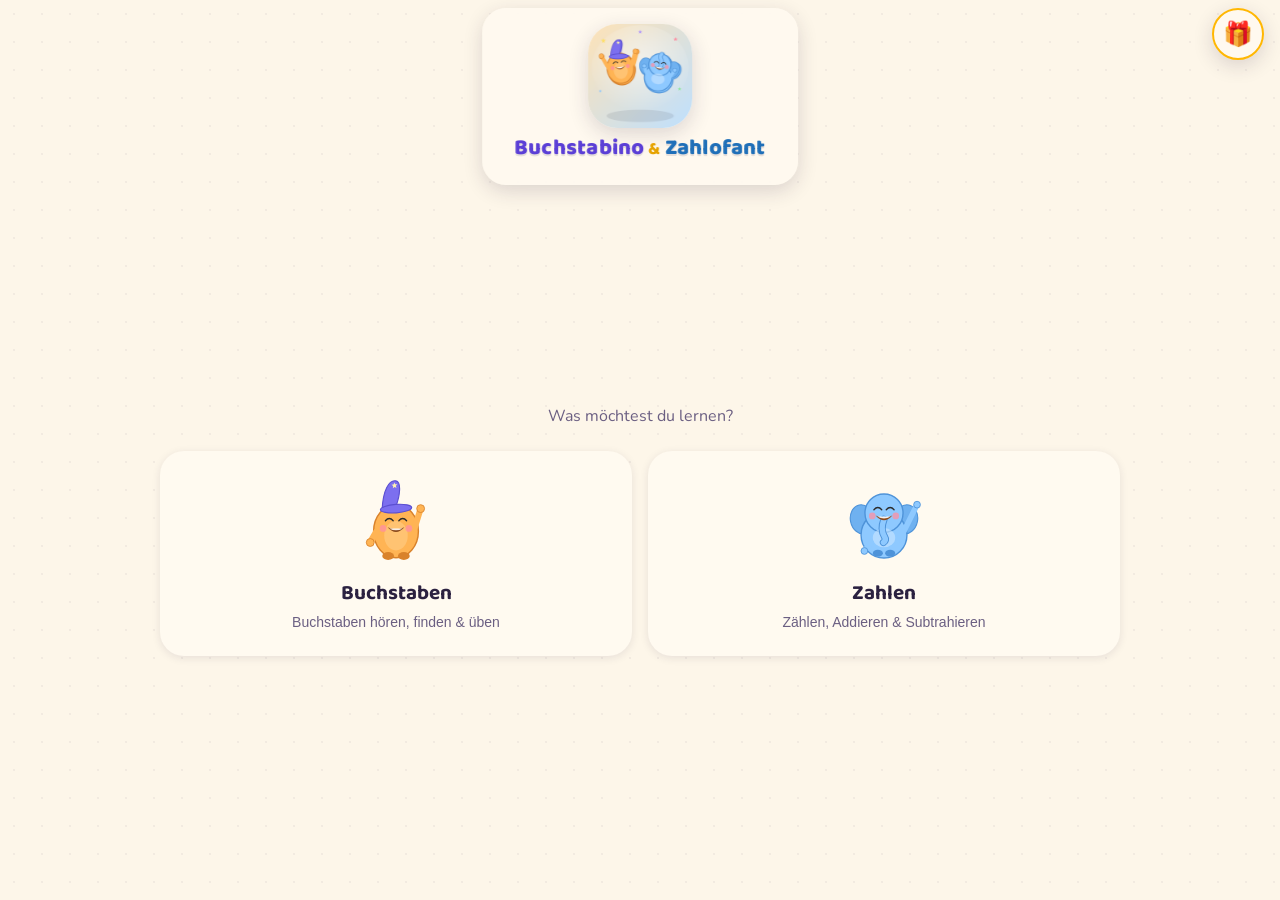
==== commit c79f505b: "Belohnungssystem: Streak-Herz-Feier, Sticker-Album, Eltern-Bereich Baut die bestehende Ecke->Mitte-M" ====
--- a/index.html
+++ b/index.html
@@ -18,6 +18,15 @@
   <!-- Confetti Canvas -->
   <canvas id="confetti-canvas" aria-hidden="true"></canvas>
 
+  <!-- Herz-Feier bei Streak-Meilensteinen (siehe js/celebration.js):
+       blockierendes, aber durchsichtiges Overlay - liegt zwischen
+       .feedback-area (z-index 50) und #confetti-canvas/#mascot-flyer
+       (100/500), damit Konfetti und das ankommende Maskottchen weiterhin
+       sichtbar über dem abgedunkelten Hintergrund bleiben. -->
+  <div class="celebration-overlay" id="celebration-overlay" hidden aria-hidden="true">
+    <canvas id="hearts-canvas" aria-hidden="true"></canvas>
+  </div>
+
   <!-- Hilfe-Funktion: fliegt vom Kopfzeilen-Maskottchen zur richtigen
        Antwort (siehe Mascot.flyTo()); geteilt zwischen screen-game und
        screen-letter-draw, da immer nur eines der beiden aktiv ist. -->
@@ -34,6 +43,10 @@
         </h1>
       </div>
       <p class="mode-select__subtitle">Was möchtest du lernen?</p>
+
+      <button class="btn-album" id="btn-open-album" type="button" aria-label="Sticker-Album öffnen">
+        <span aria-hidden="true">🎁</span>
+      </button>
 
       <div class="mode-cards">
         <button class="mode-card category-card" type="button" data-category="letters">
@@ -182,7 +195,44 @@
         <button class="btn-primary" id="btn-draw-next" type="button">Weiter ▶</button>
       </footer>
     </section>
+
+    <!-- Sticker-Album: dauerhafter Fortschritt (Pflanze) + Meilenstein-
+         Sticker, vom Kategoriewahl-Screen aus erreichbar (🎁-Button). -->
+    <section class="screen album-screen" id="screen-sticker-album" hidden>
+      <button class="btn-back btn-back-category" type="button" aria-label="Menü: zurück zur Kategoriewahl">🏠 Menü</button>
+
+      <div class="album-header">
+        <h1 class="album-header__title">🎁 Sticker-Album</h1>
+      </div>
+
+      <div class="album-content">
+        <div class="progress-plant" role="img" aria-label="Dein Fortschritt: eine wachsende Pflanze">
+          <div class="progress-plant__pot" aria-hidden="true">🪴</div>
+          <div class="progress-plant__stage" id="progress-plant-stage" aria-hidden="true">🌱</div>
+        </div>
+
+        <div class="sticker-grid" id="sticker-grid" role="list" aria-label="Deine Sticker"></div>
+      </div>
+
+      <footer class="album-footer">
+        <button class="btn-parent-gate" id="btn-parent-gate" type="button">
+          <span aria-hidden="true">👪</span> Für Eltern (2&nbsp;Sek. halten)
+        </button>
+      </footer>
+    </section>
   </main>
+
+  <!-- Eltern-Bereich: nur per 2-Sekunden-Halten erreichbar, rein
+       informativ (kein Kinder-Feedback, keine Gamification). -->
+  <dialog class="parent-modal" id="parent-modal" aria-labelledby="parent-title">
+    <div class="modal-content">
+      <h2 id="parent-title">👪 Für Eltern</h2>
+      <div class="parent-stats" id="parent-stats"></div>
+      <div class="modal-actions">
+        <button class="btn-primary" id="btn-parent-close">Schließen</button>
+      </div>
+    </div>
+  </dialog>
 
   <!-- Pause-Modal -->
   <dialog class="pause-modal" id="pause-modal" aria-labelledby="pause-title">
--- a/style.css
+++ b/style.css
@@ -1319,6 +1319,225 @@
 }
 
 /* ============================
+   Herz-Feier (Belohnungssystem)
+   ============================
+   Liegt zwischen .feedback-area (z-index 50) und #confetti-canvas/
+   #mascot-flyer (100/500) - beide bleiben dadurch automatisch sichtbar
+   über dem abgedunkelten Hintergrund, ohne eigene z-index-Anpassung.
+   pointer-events ist nur WÄHREND der sichtbaren Feier aktiv (Klasse
+   .is-visible) - während des kurzen Ausblendens danach kann das Kind
+   schon wieder antippen, statt eine tote Zone zu erleben. */
+.celebration-overlay {
+  position: fixed;
+  inset: 0;
+  z-index: 90;
+  background: rgba(43, 33, 64, 0.18);
+  backdrop-filter: blur(2px);
+  -webkit-backdrop-filter: blur(2px);
+  opacity: 0;
+  pointer-events: none;
+  transition: opacity 200ms ease;
+}
+
+.celebration-overlay.is-visible {
+  opacity: 1;
+  pointer-events: auto;
+}
+
+#hearts-canvas {
+  position: absolute;
+  inset: 0;
+  width: 100%;
+  height: 100%;
+}
+
+/* ============================
+   Sticker-Album / Belohnungssystem
+   ============================ */
+.btn-album {
+  position: absolute;
+  top: calc(var(--space-sm) + env(safe-area-inset-top));
+  right: calc(var(--space-md) + env(safe-area-inset-right));
+  z-index: 20;
+  width: 52px;
+  height: 52px;
+  border-radius: var(--radius-pill);
+  border: 2px solid var(--color-primary);
+  background: var(--color-surface-floating);
+  backdrop-filter: blur(10px);
+  -webkit-backdrop-filter: blur(10px);
+  box-shadow: var(--shadow-medium);
+  font-size: 1.5rem;
+  cursor: pointer;
+  transition: all var(--transition-fast);
+}
+
+@media (hover: hover) and (pointer: fine) {
+  .btn-album:hover {
+    background: var(--color-primary);
+    transform: scale(1.05);
+  }
+}
+
+.album-screen {
+  display: flex;
+  flex-direction: column;
+  align-items: center;
+  gap: var(--space-lg);
+  text-align: center;
+  animation: fadeInUp 0.4s var(--transition-fast) both;
+}
+
+.album-header {
+  display: flex;
+  align-items: center;
+  justify-content: center;
+  padding: var(--space-md) var(--space-xl);
+  border-radius: var(--radius-lg);
+  background: var(--color-surface-floating);
+  box-shadow: var(--shadow-medium);
+}
+
+.album-header__title {
+  font-family: var(--font-display);
+  font-size: clamp(1.25rem, 4vw, 1.75rem);
+  color: var(--color-text);
+}
+
+.album-content {
+  display: flex;
+  flex-direction: column;
+  align-items: center;
+  gap: var(--space-xl);
+  width: 100%;
+  flex: 1;
+  overflow-y: auto;
+}
+
+/* Wachsende Pflanze statt Prozentzahl - Fortschritt nur gegen die eigene
+   Vorgeschichte, nie gegen andere Kinder (siehe Auftrag). */
+.progress-plant {
+  position: relative;
+  display: flex;
+  flex-direction: column;
+  align-items: center;
+  font-size: clamp(3rem, 12vw, 5rem);
+  line-height: 1;
+}
+
+.progress-plant__stage {
+  margin-bottom: -0.3em;
+  animation: fadeIn 0.5s var(--transition-fast) both;
+}
+
+.progress-plant__pot {
+  font-size: 0.7em;
+}
+
+.sticker-grid {
+  display: grid;
+  grid-template-columns: repeat(auto-fill, minmax(clamp(72px, 18vw, 120px), 1fr));
+  gap: var(--space-md);
+  width: 100%;
+  max-width: 560px;
+}
+
+/* Sticker sind bildschirmabhängig groß (clamp statt fester px-Größe) -
+   sollen im Album großzügig Platz einnehmen, nicht klein wirken. */
+.sticker {
+  aspect-ratio: 1 / 1;
+  display: flex;
+  align-items: center;
+  justify-content: center;
+  border-radius: var(--radius-md);
+  background: var(--color-surface);
+  border: 2px solid var(--color-border-subtle);
+  font-size: clamp(2rem, 8vw, 3.25rem);
+}
+
+.sticker--unlocked {
+  border-color: var(--color-amber);
+  box-shadow: var(--shadow-medium);
+  animation: scaleIn 0.3s var(--transition-fast) both;
+}
+
+/* Noch nicht freigeschaltet: Silhouette statt "noch nicht geschafft"-Text -
+   macht neugierig, ohne Versagen zu suggerieren. */
+.sticker--locked .sticker__emoji {
+  filter: grayscale(1) brightness(0.35);
+  opacity: 0.5;
+}
+
+.album-footer {
+  padding-bottom: env(safe-area-inset-bottom);
+}
+
+.btn-parent-gate {
+  background: var(--color-surface-floating);
+  border: 2px solid var(--color-border-subtle);
+  border-radius: var(--radius-pill);
+  padding: var(--space-sm) var(--space-lg);
+  font-size: 0.8125rem;
+  font-weight: 600;
+  color: var(--color-text-secondary);
+  cursor: pointer;
+  -webkit-user-select: none;
+  user-select: none;
+  touch-action: manipulation;
+}
+
+.parent-modal {
+  margin: 0;
+  border: none;
+  padding: var(--space-lg);
+  max-width: none;
+  max-height: none;
+  width: 100%;
+  height: 100%;
+  background: transparent;
+  color: inherit;
+  display: none;
+  align-items: center;
+  justify-content: center;
+}
+
+.parent-modal[open] {
+  position: fixed;
+  inset: 0;
+  display: flex;
+}
+
+.parent-modal::backdrop {
+  background: rgba(0, 0, 0, 0.4);
+  backdrop-filter: blur(4px);
+}
+
+.parent-modal[open] .modal-content {
+  animation: scaleIn 0.3s ease forwards;
+}
+
+.parent-stats {
+  text-align: left;
+  margin: var(--space-md) 0;
+  padding: var(--space-sm) var(--space-md);
+  background: var(--color-option-bg);
+  border-radius: var(--radius-sm);
+  font-size: 0.875rem;
+  color: var(--color-text-secondary);
+}
+
+.parent-stats__row {
+  padding: var(--space-xs) 0;
+}
+
+.parent-stats__total {
+  margin-top: var(--space-sm);
+  padding-top: var(--space-sm);
+  border-top: 1px solid var(--color-border-subtle);
+  color: var(--color-text);
+}
+
+/* ============================
    Animations
    ============================ */
 @keyframes fadeInDown {
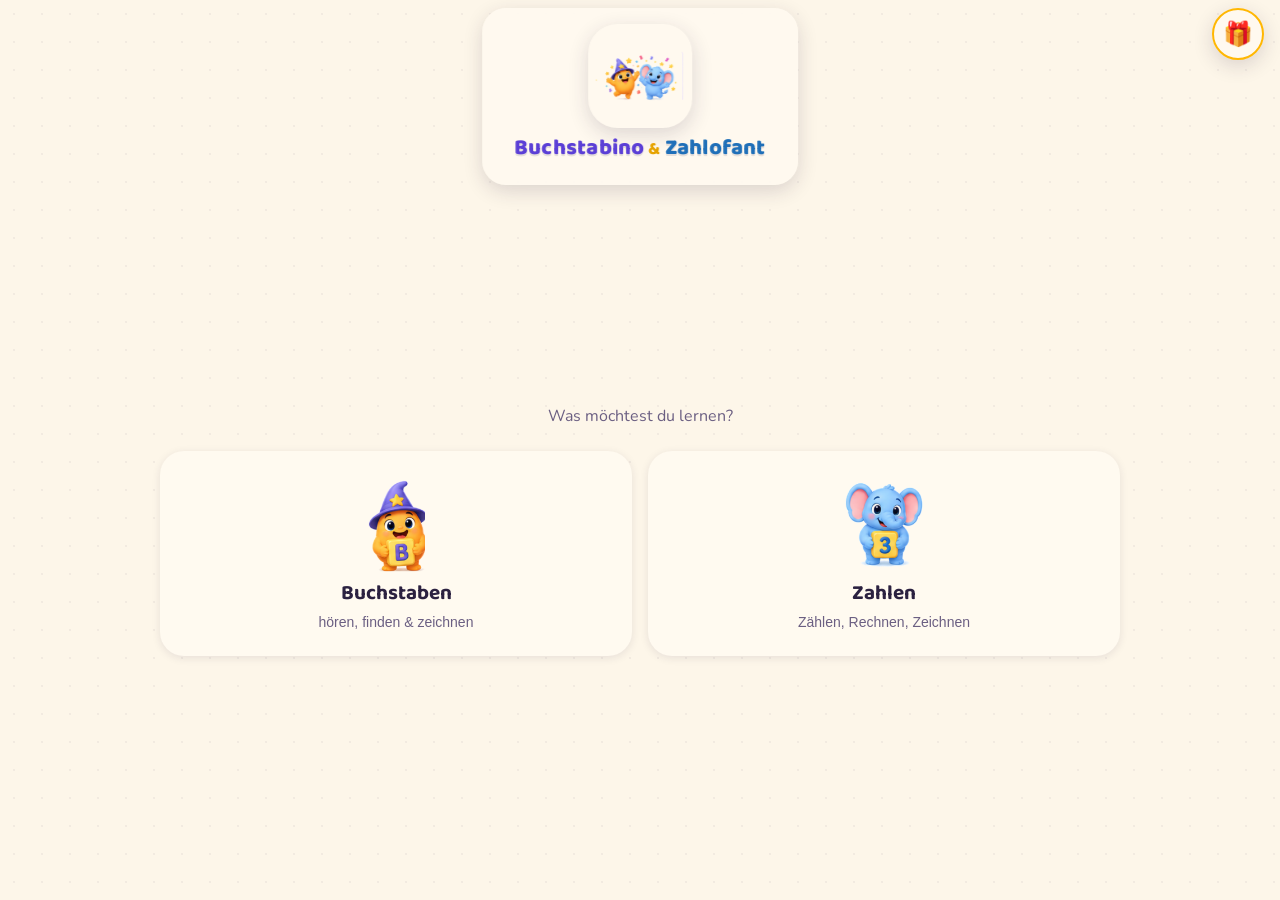
==== commit 8e18e8bc: "Neuer Maskottchen-Kunststil, Menü-Vorstellung, Eingabesperre bei Feedback-Animationen - Alle 5 Stand" ====
--- a/index.html
+++ b/index.html
@@ -52,12 +52,12 @@
         <button class="mode-card category-card" type="button" data-category="letters">
           <img class="mascot-img" id="mascot-category-letters" data-pose="idle" src="assets/mascots/buchstabino_zahlofant_assets/svg/buchstabino_idle.svg" alt="Buchstabino" width="96" height="96">
           <span class="mode-card__title">Buchstaben</span>
-          <span class="mode-card__desc">Buchstaben hören, finden &amp; üben</span>
+          <span class="mode-card__desc">hören, finden &amp; zeichnen</span>
         </button>
         <button class="mode-card category-card" type="button" data-category="numbers">
           <img class="mascot-img" id="mascot-category-numbers" data-pose="idle" src="assets/mascots/buchstabino_zahlofant_assets/svg/zahlofant_idle.svg" alt="Zahlofant" width="96" height="96">
           <span class="mode-card__title">Zahlen</span>
-          <span class="mode-card__desc">Zählen, Addieren &amp; Subtrahieren</span>
+          <span class="mode-card__desc">Zählen, Rechnen, Zeichnen</span>
         </button>
       </div>
     </section>
@@ -79,8 +79,13 @@
         </button>
         <button class="mode-card" type="button" data-mode="arithmetic">
           <span class="mode-card__icon" aria-hidden="true">➕➖</span>
-          <span class="mode-card__title">Addieren/Subtrahieren</span>
+          <span class="mode-card__title">Rechnen</span>
           <span class="mode-card__desc">Wie viele sind es?</span>
+        </button>
+        <button class="mode-card" type="button" data-mode="numbersDraw">
+          <span class="mode-card__icon" aria-hidden="true">✍️</span>
+          <span class="mode-card__title">Zeichnen</span>
+          <span class="mode-card__desc">Zahlen nachfahren &amp; üben</span>
         </button>
       </div>
     </section>
--- a/style.css
+++ b/style.css
@@ -378,6 +378,24 @@
   transform: scale(0.98);
 }
 
+/* Reihum-Vorstellung auf der Startseite (siehe Game.greetCategoryScreen()):
+   die gerade sprechende Maskottchen-Karte wird hervorgehoben, die andere
+   parallel abgedunkelt, damit klar ist, wer gerade "dran" ist. */
+.category-card--active {
+  transform: translateY(-4px) scale(1.03);
+  box-shadow: var(--shadow-medium);
+}
+.category-card--active[data-category="letters"] {
+  border-color: var(--color-buchstabino);
+}
+.category-card--active[data-category="numbers"] {
+  border-color: var(--color-zahlofant);
+}
+.category-card--dimmed {
+  opacity: 0.5;
+  transform: scale(0.97);
+}
+
 .mode-card:focus-visible {
   outline: 2px solid var(--color-primary);
   outline-offset: 2px;
@@ -448,6 +466,15 @@
   flex-direction: column;
   align-items: center;
   gap: var(--space-xs);
+  /* Feste Breite = Durchmesser des Rings (.progress-svg, 56px): ohne das
+     wächst die Box (inline-flex sizt sich sonst am breitesten Kind aus)
+     bei einem längeren .level-badge-Text (z.B. "➕➖ Rechnen") über 56px
+     hinaus. .progress-svg bleibt dann zwar zentriert (align-items:center),
+     aber .streak-display (position:absolute, an der Box-Kante bei 0/0
+     verankert) rutscht dadurch aus der Kreismitte - genau der gemeldete
+     Bug beim Rechnen-Modus. Der Badge-Text darf die Box weiterhin optisch
+     überragen (kein overflow:hidden), nur die Box-Breite selbst bleibt fix. */
+  width: 56px;
 }
 
 .progress-svg {
@@ -474,6 +501,7 @@
   font-size: 0.875rem;
   font-weight: 600;
   color: var(--color-text-secondary);
+  white-space: nowrap;
 }
 
 /* Streak-Anzeige: liegt ÜBER dem Fortschrittsring (.progress-ring ist
@@ -857,11 +885,12 @@
 
 /* Größte Fläche, die sowohl Breite als auch verfügbare Höhe (Viewport
    minus die zwei schwebenden Leisten) respektiert, quadratisch bleibend -
-   Buchstabenformen sind in einer quadratischen Nominal-Box authored
-   (siehe LETTER_PATH_BOX in js/letterPaths.js). js/letterDraw.js liest
-   die tatsächliche gerenderte Größe selbst aus (getBoundingClientRect())
-   und skaliert die Canvas-Transform-Mathematik proportional mit - hier
-   ist keine JS-Änderung nötig, nur diese CSS-Größe. */
+   Buchstaben-/Ziffernformen sind in einer quadratischen Nominal-Box
+   authored (siehe LETTER_PATH_BOX/NUMBER_PATH_BOX in js/letterPaths.js
+   bzw. js/numberPaths.js). js/traceDraw.js liest die tatsächliche
+   gerenderte Größe selbst aus (getBoundingClientRect()) und skaliert die
+   Canvas-Transform-Mathematik proportional mit - hier ist keine JS-
+   Änderung nötig, nur diese CSS-Größe. */
 .draw-stage {
   position: relative;
   aspect-ratio: 1 / 1;
@@ -889,8 +918,8 @@
   touch-action: none;
 }
 
-/* Hilfe-Funktion: kleiner Punkt, der einmal den Buchstaben-Pfad abfährt
-   (Position wird per JS in LetterDraw.showHelp() animiert). */
+/* Hilfe-Funktion: kleiner Punkt, der einmal den Zeichen-Pfad abfährt
+   (Position wird per JS in TraceDraw.showHelp() animiert). */
 .draw-help-marker {
   position: absolute;
   width: 22px;
